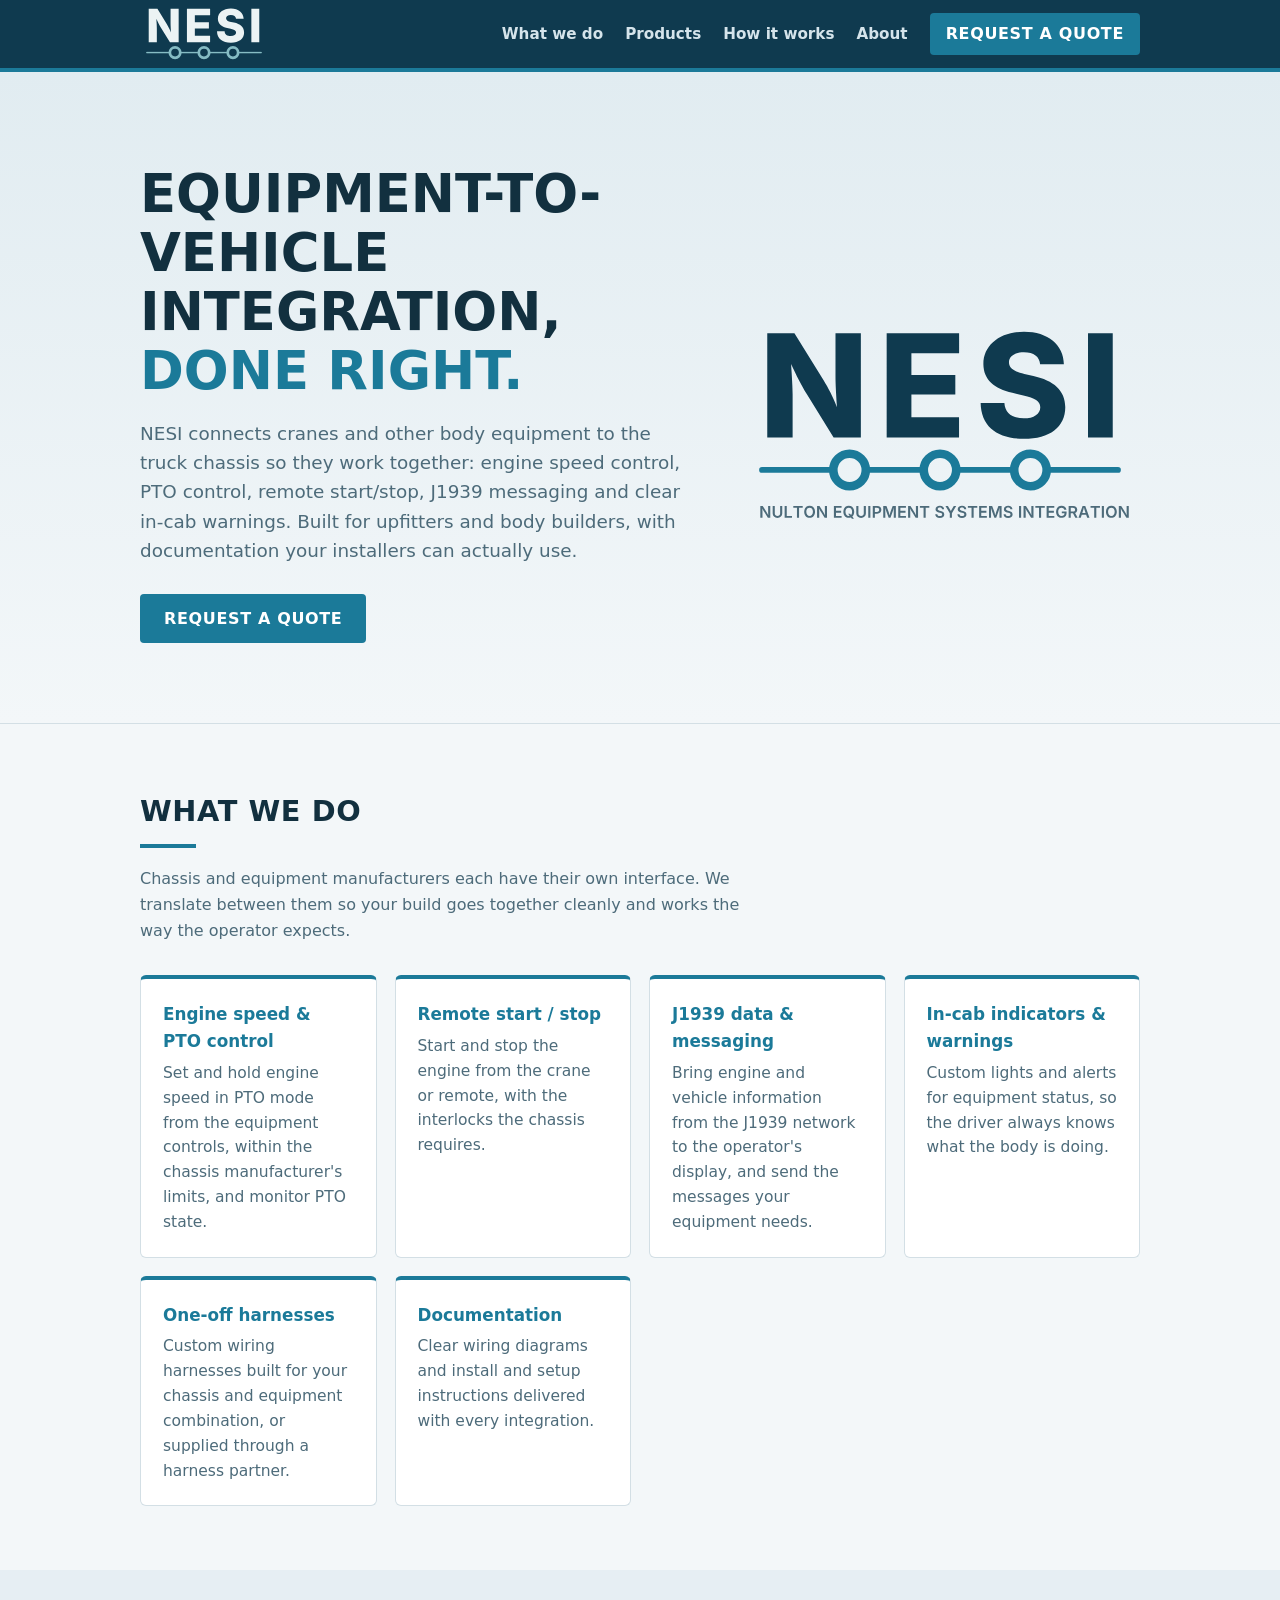
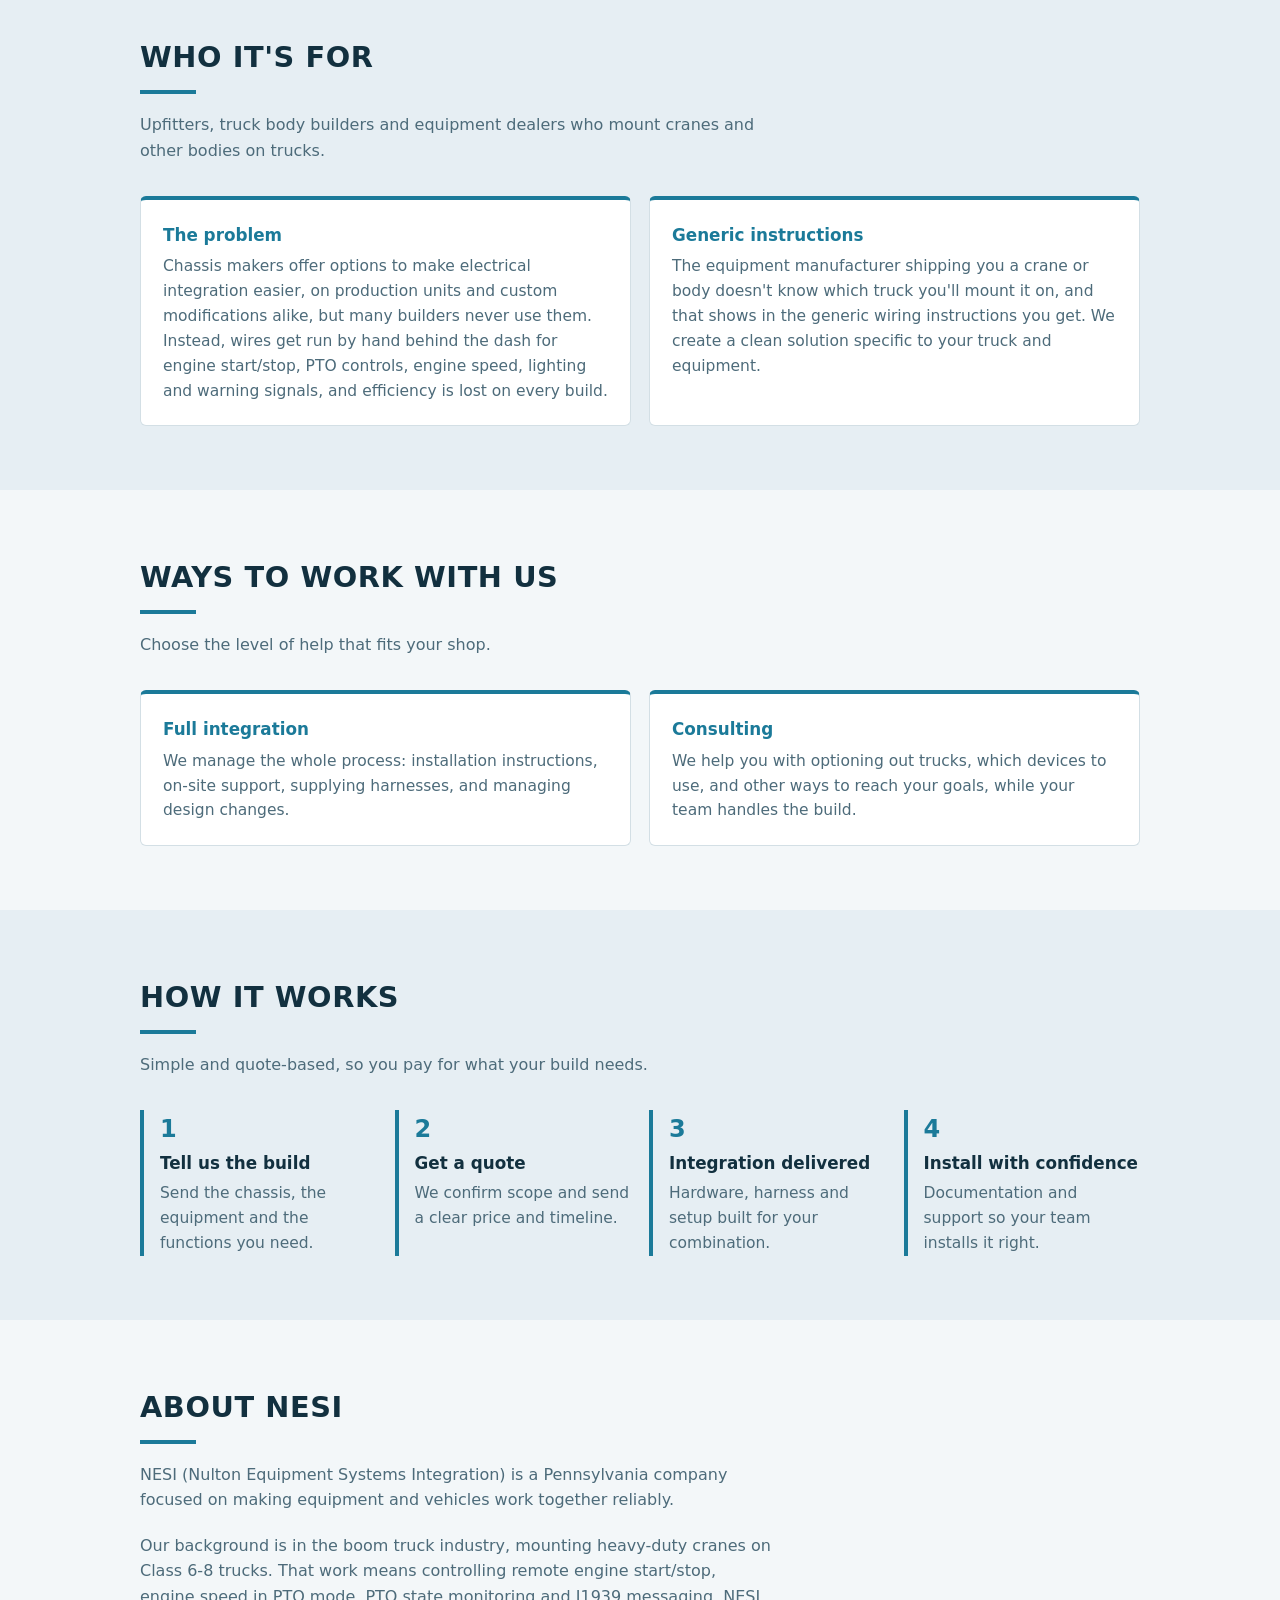
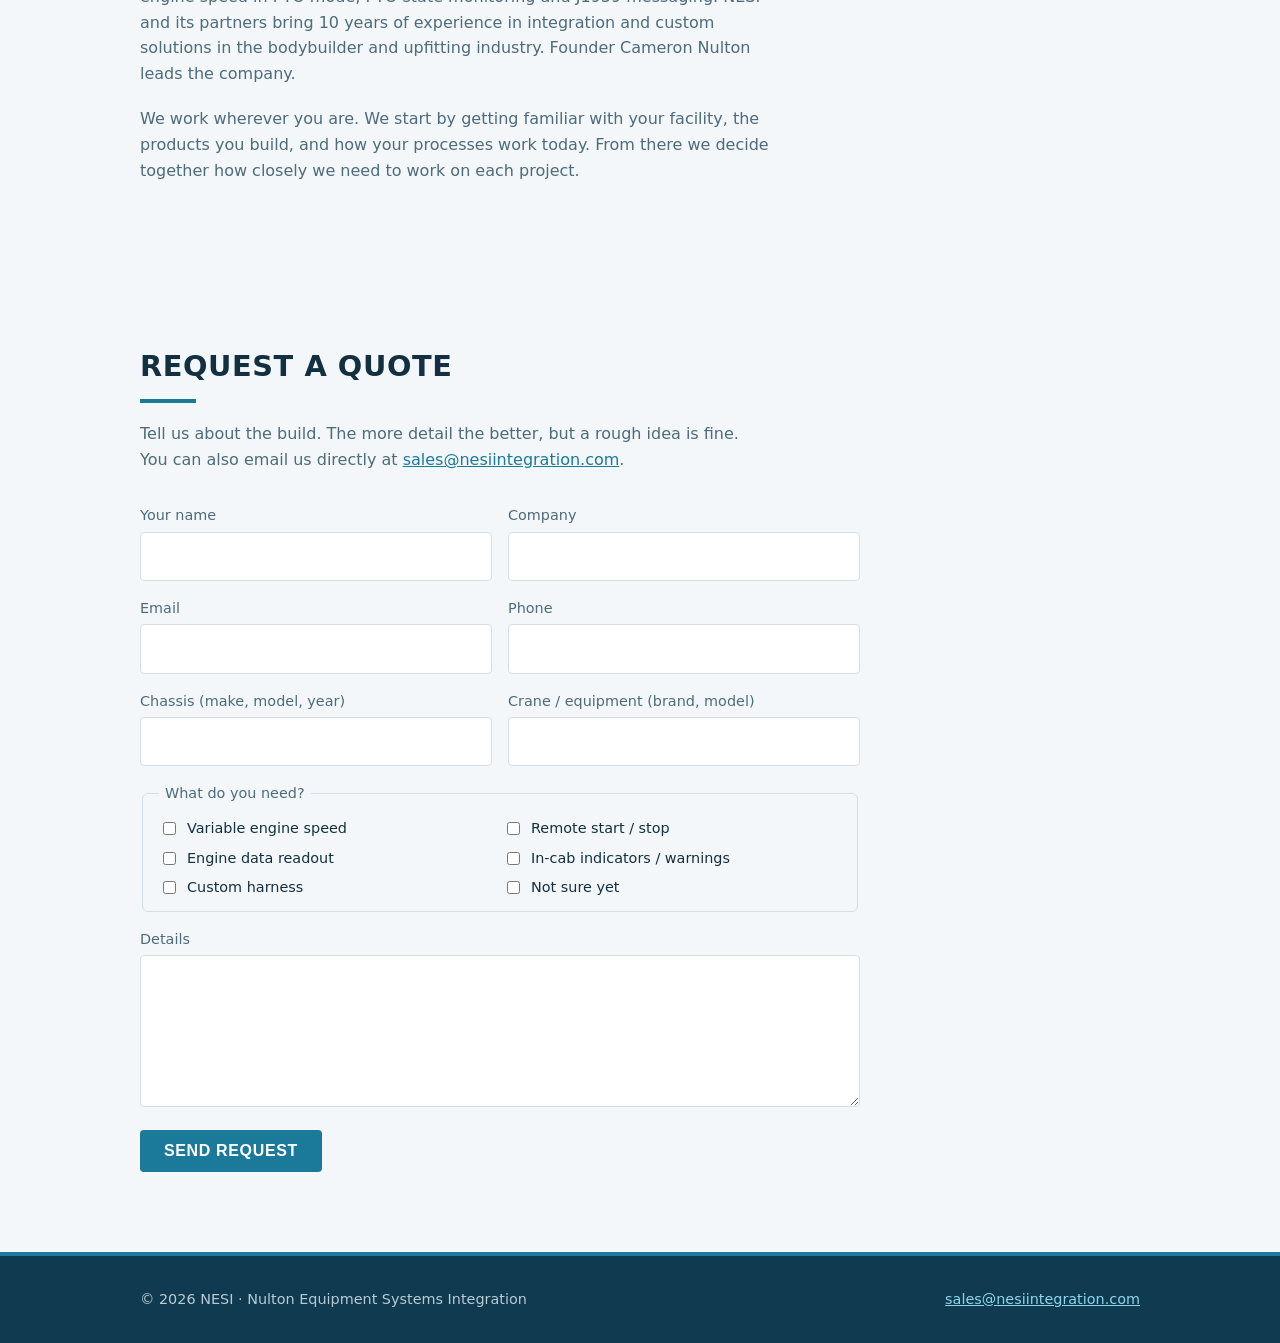
==== index.html @ 9bd62777 "Replace logo with rule-and-rings wordmark (light/dark variants, new favicon) Co-Authored-By: Claude " ====
<!DOCTYPE html>
<html lang="en">
<head>
<meta charset="utf-8">
<meta name="viewport" content="width=device-width,initial-scale=1">
<title>NESI | Equipment-to-Vehicle Integration for Upfitters</title>
<meta name="description" content="NESI integrates cranes and body equipment with the truck chassis: engine speed control, remote start/stop, engine data readout and in-cab indicators, for upfitters and body builders.">
<link rel="icon" href="favicon.svg" type="image/svg+xml">
<link rel="alternate icon" href="favicon.png" type="image/png">
<link rel="stylesheet" href="style.css">
</head>
<body>
<header><div class="wrap">
  <a class="brand" href="index.html"><img src="logo-compact-dark.svg" alt="NESI"></a>
  <nav><a href="index.html#what">What we do</a><a href="products.html">Products</a><a href="index.html#how">How it works</a><a href="index.html#about">About</a><a class="btn" href="index.html#quote">Request a quote</a></nav>
</div></header>

<main id="top">
<div class="hero"><div class="wrap">
<div class="copy">
  <h1>Equipment-to-vehicle integration, <span>done right.</span></h1>
  <p>NESI connects cranes and other body equipment to the truck chassis so they work together: engine speed control, PTO control, remote start/stop, J1939 messaging and clear in-cab warnings. Built for upfitters and body builders, with documentation your installers can actually use.</p>
  <a class="btn" href="#quote">Request a quote</a>
</div>
<picture class="mark"><source media="(prefers-color-scheme: dark)" srcset="logo-full-dark.svg"><img src="logo-full-light.svg" alt="NESI, Nulton Equipment Systems Integration"></picture>
</div></div>

<section id="what"><div class="wrap">
  <h2>What we do</h2>
  <p class="lead">Chassis and equipment manufacturers each have their own interface. We translate between them so your build goes together cleanly and works the way the operator expects.</p>
  <div class="grid">
    <div class="card"><h3>Engine speed &amp; PTO control</h3><p>Set and hold engine speed in PTO mode from the equipment controls, within the chassis manufacturer's limits, and monitor PTO state.</p></div>
    <div class="card"><h3>Remote start / stop</h3><p>Start and stop the engine from the crane or remote, with the interlocks the chassis requires.</p></div>
    <div class="card"><h3>J1939 data &amp; messaging</h3><p>Bring engine and vehicle information from the J1939 network to the operator's display, and send the messages your equipment needs.</p></div>
    <div class="card"><h3>In-cab indicators &amp; warnings</h3><p>Custom lights and alerts for equipment status, so the driver always knows what the body is doing.</p></div>
    <div class="card"><h3>One-off harnesses</h3><p>Custom wiring harnesses built for your chassis and equipment combination, or supplied through a harness partner.</p></div>
    <div class="card"><h3>Documentation</h3><p>Clear wiring diagrams and install and setup instructions delivered with every integration.</p></div>
  </div>
</div></section>

<section id="who" class="alt"><div class="wrap">
  <h2>Who it's for</h2>
  <p class="lead">Upfitters, truck body builders and equipment dealers who mount cranes and other bodies on trucks.</p>
  <div class="grid">
    <div class="card"><h3>The problem</h3><p>Chassis makers offer options to make electrical integration easier, on production units and custom modifications alike, but many builders never use them. Instead, wires get run by hand behind the dash for engine start/stop, PTO controls, engine speed, lighting and warning signals, and efficiency is lost on every build.</p></div>
    <div class="card"><h3>Generic instructions</h3><p>The equipment manufacturer shipping you a crane or body doesn't know which truck you'll mount it on, and that shows in the generic wiring instructions you get. We create a clean solution specific to your truck and equipment.</p></div>
  </div>
</div></section>

<section id="work"><div class="wrap">
  <h2>Ways to work with us</h2>
  <p class="lead">Choose the level of help that fits your shop.</p>
  <div class="grid">
    <div class="card"><h3>Full integration</h3><p>We manage the whole process: installation instructions, on-site support, supplying harnesses, and managing design changes.</p></div>
    <div class="card"><h3>Consulting</h3><p>We help you with optioning out trucks, which devices to use, and other ways to reach your goals, while your team handles the build.</p></div>
  </div>
</div></section>

<section id="how" class="alt"><div class="wrap">
  <h2>How it works</h2>
  <p class="lead">Simple and quote-based, so you pay for what your build needs.</p>
  <div class="steps">
    <div class="step"><h3>Tell us the build</h3><p>Send the chassis, the equipment and the functions you need.</p></div>
    <div class="step"><h3>Get a quote</h3><p>We confirm scope and send a clear price and timeline.</p></div>
    <div class="step"><h3>Integration delivered</h3><p>Hardware, harness and setup built for your combination.</p></div>
    <div class="step"><h3>Install with confidence</h3><p>Documentation and support so your team installs it right.</p></div>
  </div>
</div></section>

<section id="about"><div class="wrap">
  <h2>About NESI</h2>
  <p class="lead">NESI (Nulton Equipment Systems Integration) is a Pennsylvania company focused on making equipment and vehicles work together reliably.</p>
  <p class="lead" style="margin-top:-12px">Our background is in the boom truck industry, mounting heavy-duty cranes on Class 6-8 trucks. That work means controlling remote engine start/stop, engine speed in PTO mode, PTO state monitoring and J1939 messaging. NESI and its partners bring 10 years of experience in integration and custom solutions in the bodybuilder and upfitting industry. Founder Cameron Nulton leads the company.</p>
  <p class="lead" style="margin-top:-12px">We work wherever you are. We start by getting familiar with your facility, the products you build, and how your processes work today. From there we decide together how closely we need to work on each project.</p>
</div></section>

<section id="quote"><div class="wrap">
  <h2>Request a quote</h2>
  <p class="lead">Tell us about the build. The more detail the better, but a rough idea is fine. You can also email us directly at <a href="mailto:sales@nesiintegration.com">sales@nesiintegration.com</a>.</p>
  <form id="quote-form" method="POST" action="https://script.google.com/macros/s/AKfycbyr58Li2HH2JlCyaUwJe6knMhMjsI-Po2ns_gq2a8ZhJvhEc3hi76paQoBpvxB0a2ce/exec">
    <p class="hp" aria-hidden="true"><label>Leave blank <input name="_gotcha" tabindex="-1" autocomplete="off"></label></p>
    <div class="row">
      <div><label for="name">Your name</label><input id="name" name="name" type="text" required></div>
      <div><label for="company">Company</label><input id="company" name="company" type="text"></div>
    </div>
    <div class="row">
      <div><label for="email">Email</label><input id="email" name="email" type="email" required></div>
      <div><label for="phone">Phone</label><input id="phone" name="phone" type="tel"></div>
    </div>
    <div class="row">
      <div><label for="chassis">Chassis (make, model, year)</label><input id="chassis" name="chassis" type="text"></div>
      <div><label for="equipment">Crane / equipment (brand, model)</label><input id="equipment" name="equipment" type="text"></div>
    </div>
    <fieldset><legend>What do you need?</legend>
      <div class="checks">
        <label><input type="checkbox" name="functions" value="Variable engine speed"> Variable engine speed</label>
        <label><input type="checkbox" name="functions" value="Remote start/stop"> Remote start / stop</label>
        <label><input type="checkbox" name="functions" value="Engine data readout"> Engine data readout</label>
        <label><input type="checkbox" name="functions" value="In-cab indicators"> In-cab indicators / warnings</label>
        <label><input type="checkbox" name="functions" value="Custom harness"> Custom harness</label>
        <label><input type="checkbox" name="functions" value="Not sure"> Not sure yet</label>
      </div>
    </fieldset>
    <div><label for="details">Details</label><textarea id="details" name="details" rows="5"></textarea></div>
    <div><button class="btn" type="submit">Send request</button></div>
    <p id="form-msg" role="status" style="margin:0;color:var(--accent)"></p>
  </form>
</div></section>
</main>

<footer><div class="wrap">
  <span>&copy; <span id="y">2026</span> NESI &middot; Nulton Equipment Systems Integration</span>
  <span><a href="mailto:sales@nesiintegration.com">sales@nesiintegration.com</a></span>
</div></footer>
<script>
document.getElementById('y').textContent=new Date().getFullYear();
var f=document.getElementById('quote-form'),m=document.getElementById('form-msg');
f.addEventListener('submit',function(e){
  e.preventDefault();m.style.color='var(--mute)';m.textContent='Sending...';
  fetch(f.action,{method:'POST',mode:'no-cors',body:new URLSearchParams(new FormData(f))})
  .then(function(){f.reset();m.style.color='var(--accent)';m.textContent='Thanks, request received. We will get back to you soon.';})
  .catch(function(){m.style.color='var(--err)';m.textContent='Something went wrong. Please email us directly at sales@nesiintegration.com.';});
});
</script>
</body>
</html>
---- style.css ----
:root{
  color-scheme:light dark;
  /* Light theme: Glacier */
  --bg:#f3f7f9;--bg2:#e6eef3;--card:#ffffff;--card-alt:#ffffff;
  --ink:#12303f;--mute:#4d6b7a;--accent:#1b7a99;--line:#d3dfe5;
  --hdr:#0f3a4f;--nav:#d5e4eb;--nav-accent:#8fd6ec;--foot-ink:#b7cbd5;
  --btn-ink:#ffffff;--hero-top:#e1ecf1;--input:#ffffff;--err:#b42318;
  --shadow:rgba(15,58,79,.25);
}
@media (prefers-color-scheme:dark){
  :root{
    /* Dark theme: Fjord */
    --bg:#0f202a;--bg2:#142a35;--card:#17303c;--card-alt:#0f202a;
    --ink:#ecf3f4;--mute:#a3bcc2;--accent:#86bcc4;--line:#2a4a58;
    --hdr:#0a1820;--nav:#c9d6de;--nav-accent:#86bcc4;--foot-ink:#a3bcc2;
    --btn-ink:#06141b;--hero-top:#17303c;--input:#0a1820;--err:#f87171;
    --shadow:rgba(0,0,0,.5);
  }
}
*{box-sizing:border-box}
html{scroll-behavior:smooth}
body{margin:0;font-family:system-ui,-apple-system,"Segoe UI",Roboto,Helvetica,Arial,sans-serif;background:var(--bg);color:var(--ink);line-height:1.6}
a{color:var(--accent)}
.wrap{max-width:1040px;margin:0 auto;padding:0 20px}
header{position:sticky;top:0;background:var(--hdr);border-bottom:4px solid var(--accent);z-index:10}
header .wrap{display:flex;align-items:center;justify-content:space-between;min-height:68px}
.brand{display:flex;align-items:center;text-decoration:none}
.brand img{height:54px;width:auto;display:block}
nav{display:flex;align-items:center;gap:22px}
nav a{color:var(--nav);text-decoration:none;font-size:.95rem;font-weight:600}
nav a:hover,nav a.on{color:var(--nav-accent)}
nav a.btn{color:var(--btn-ink);padding:8px 16px}
nav a.btn:hover{color:var(--btn-ink)}
.btn{display:inline-block;background:var(--accent);color:var(--btn-ink);font-weight:800;padding:12px 24px;border-radius:4px;text-decoration:none;border:0;cursor:pointer;font-size:1rem;text-transform:uppercase;letter-spacing:.04em}
.btn:hover{filter:brightness(1.08)}
.hero{padding:92px 0 80px;background:linear-gradient(180deg,var(--hero-top),var(--bg));border-bottom:1px solid var(--line)}
.hero h1{font-size:clamp(2rem,5vw,3.3rem);line-height:1.12;margin:0 0 18px;max-width:18ch;text-transform:uppercase}
.hero h1 span{color:var(--accent)}
.hero p{font-size:1.15rem;color:var(--mute);max-width:60ch;margin:0 0 28px}
section{padding:64px 0}
section.alt{background:var(--bg2)}
h2{font-size:1.8rem;margin:0 0 8px;text-transform:uppercase;letter-spacing:.02em}
h2::after{content:"";display:block;width:56px;height:4px;background:var(--accent);margin-top:10px}
.lead{color:var(--mute);max-width:62ch;margin:18px 0 32px}
.grid{display:grid;gap:18px;grid-template-columns:repeat(auto-fit,minmax(230px,1fr))}
.card{background:var(--card);border:1px solid var(--line);border-top:4px solid var(--accent);border-radius:6px;padding:22px}
section.alt .card{background:var(--card-alt)}
.card h3{margin:0 0 6px;font-size:1.05rem;color:var(--accent)}
.card p{margin:0;color:var(--mute);font-size:.97rem}
.steps{counter-reset:s;display:grid;gap:18px;grid-template-columns:repeat(auto-fit,minmax(220px,1fr))}
.step{counter-increment:s;border-left:4px solid var(--accent);padding-left:16px}
.step::before{content:counter(s);color:var(--accent);font-weight:900;font-size:1.5rem}
.step h3{margin:2px 0 4px;font-size:1.05rem}
.step p{margin:0;color:var(--mute);font-size:.97rem}
.soon{text-align:center;padding:72px 20px;border:2px dashed var(--line);border-radius:8px;max-width:720px;margin:0 auto}
.soon .tag{display:inline-block;background:var(--accent);color:var(--btn-ink);font-weight:900;text-transform:uppercase;letter-spacing:.08em;padding:6px 14px;border-radius:3px;margin-bottom:18px}
.soon h2::after{margin-left:auto;margin-right:auto}
.soon p{color:var(--mute);max-width:46ch;margin:16px auto 24px}
form{display:grid;gap:16px;max-width:720px}
.row{display:grid;gap:16px;grid-template-columns:1fr 1fr}
@media(max-width:700px){.row{grid-template-columns:1fr}nav a:not(.btn){display:none}.brand img{height:36px}}
label{display:block;font-size:.9rem;color:var(--mute);margin-bottom:4px}
input[type=text],input[type=email],input[type=tel],textarea{width:100%;padding:11px 12px;border-radius:4px;border:1px solid var(--line);background:var(--input);color:var(--ink);font:inherit}
input:focus,textarea:focus{outline:2px solid var(--accent);border-color:transparent}
fieldset{border:1px solid var(--line);border-radius:6px;padding:12px 16px}
legend{color:var(--mute);font-size:.9rem;padding:0 6px}
.checks{display:grid;gap:6px;grid-template-columns:repeat(auto-fit,minmax(230px,1fr))}
.checks label{color:var(--ink);margin:0;display:flex;gap:8px;align-items:center}
input[type=checkbox]{accent-color:var(--accent)}
.hp{position:absolute;left:-9999px}
footer{border-top:4px solid var(--accent);background:var(--hdr);padding:32px 0;color:var(--foot-ink);font-size:.9rem}
footer a{color:var(--nav-accent)}
footer .wrap{display:flex;flex-wrap:wrap;gap:12px;justify-content:space-between}
.hero .wrap{display:flex;align-items:center;gap:48px}
.hero .copy{flex:1}
.hero .mark{display:block;width:400px;max-width:42%}
.hero .mark img{display:block;width:100%;height:auto}
@media(max-width:800px){.hero .mark{display:none}}
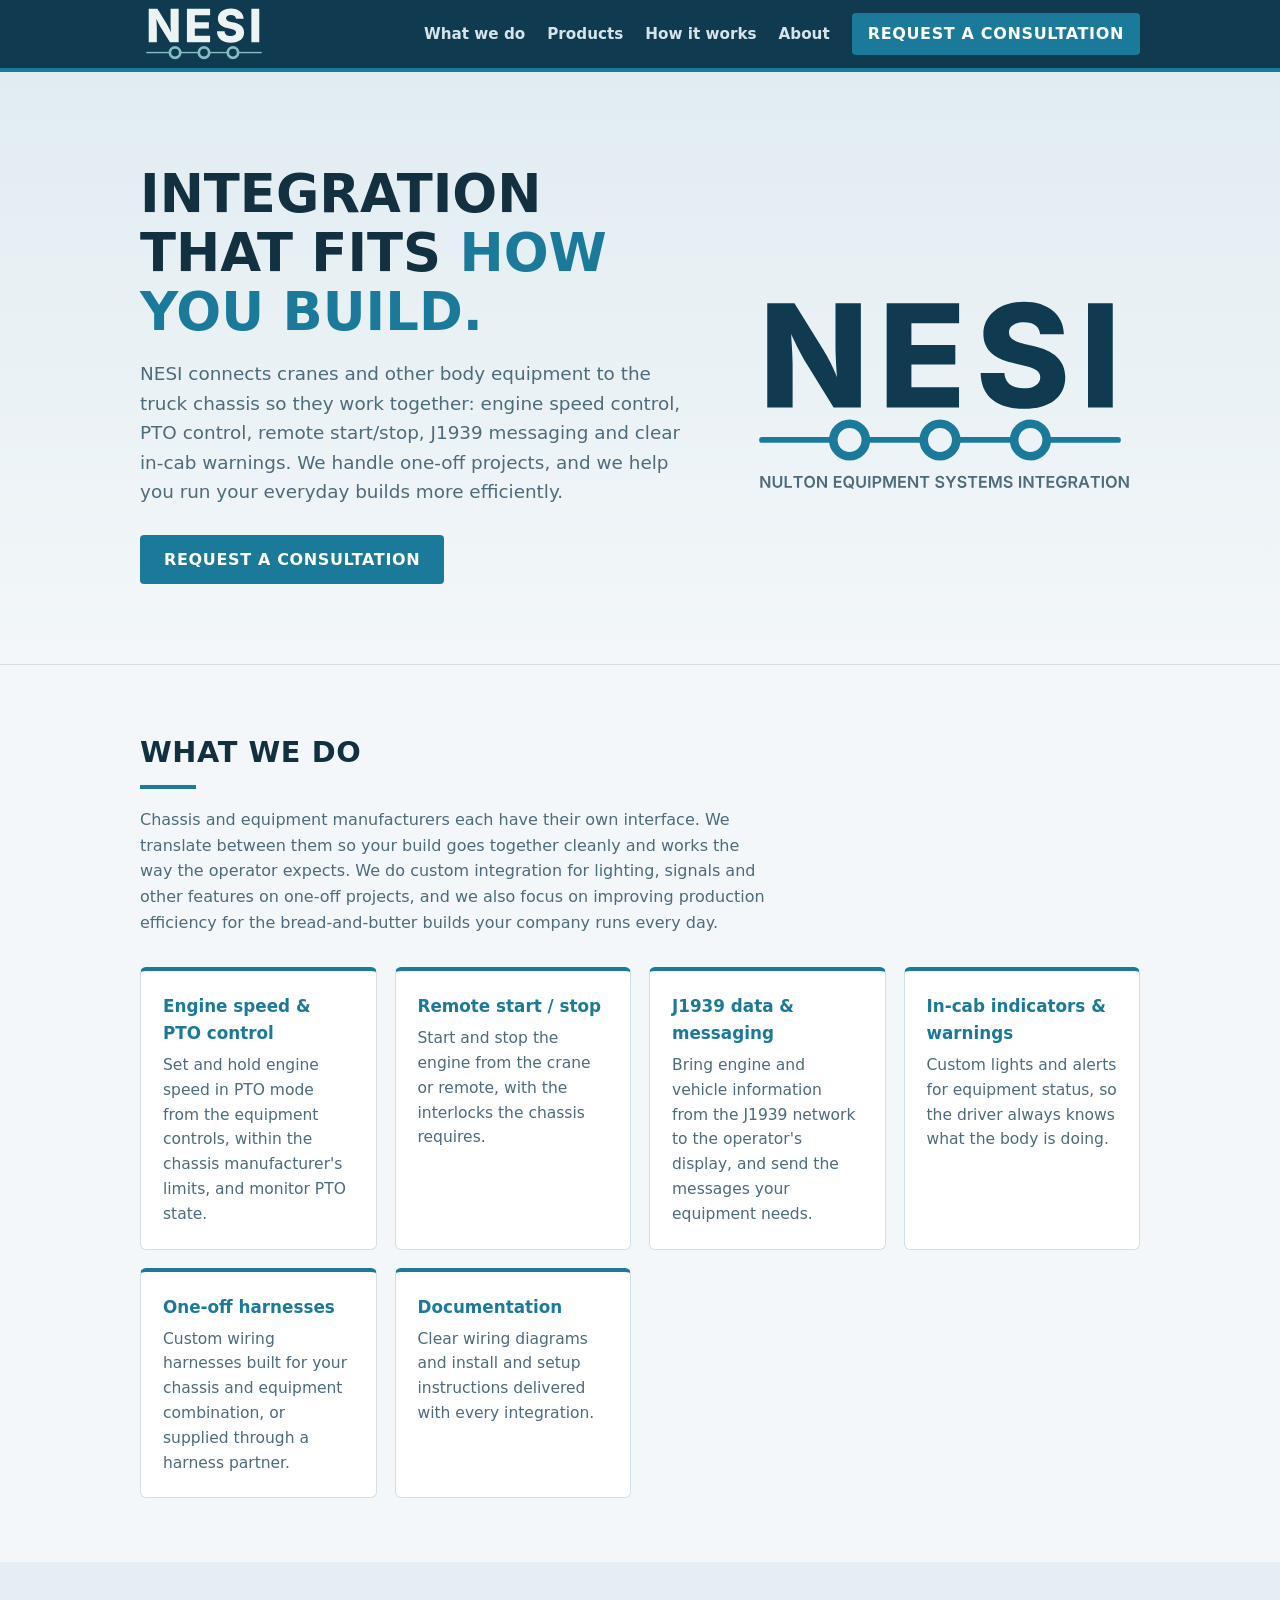
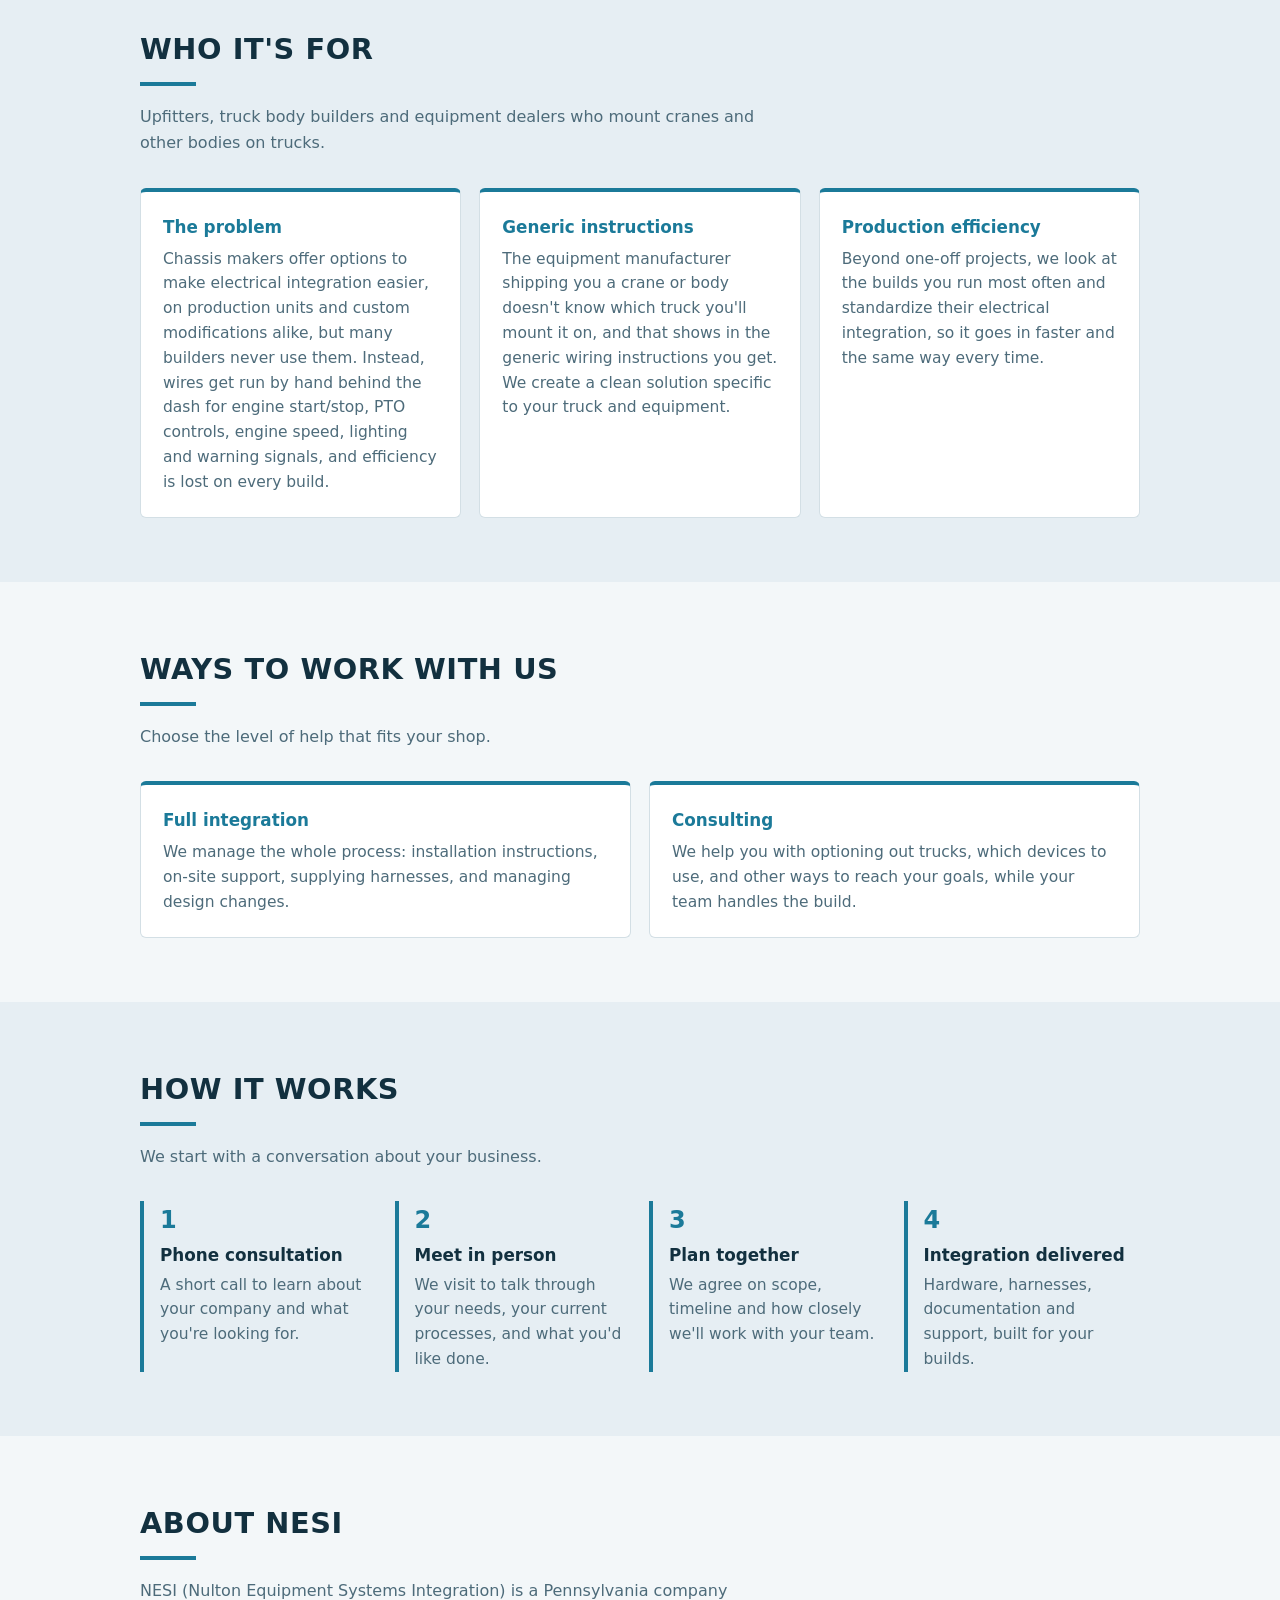
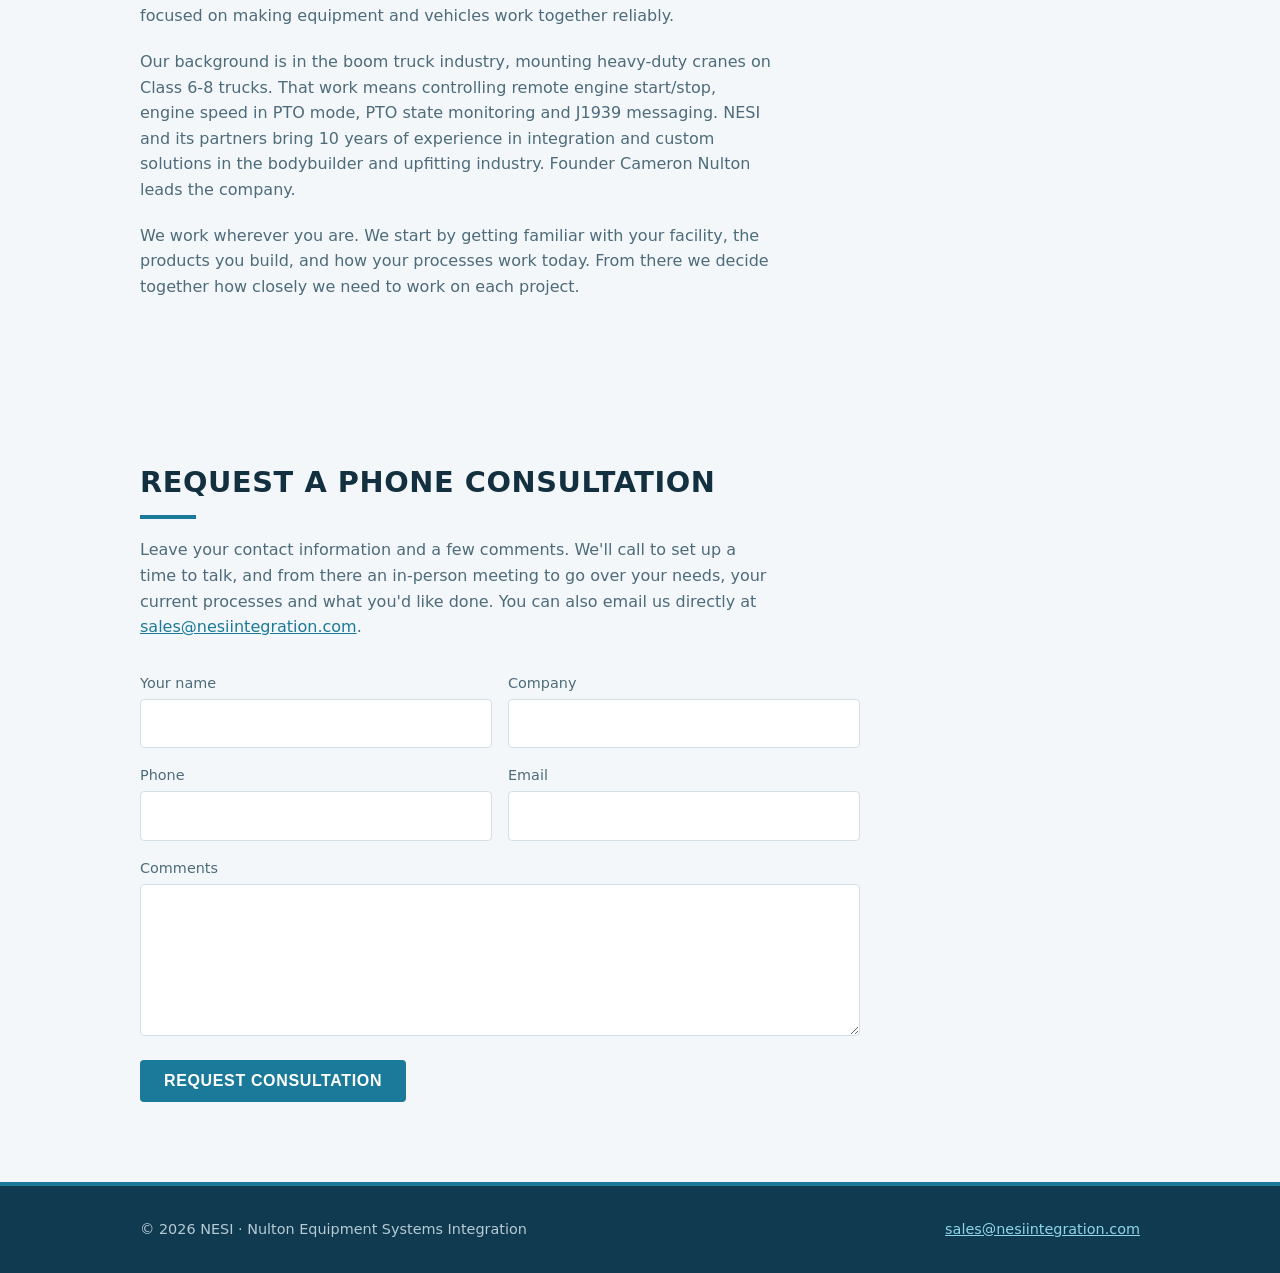
==== commit 7c8dbb31: "Rework hero copy, add production-efficiency messaging, switch form to phone consultation request Co-" ====
--- a/index.html
+++ b/index.html
@@ -12,22 +12,22 @@
 <body>
 <header><div class="wrap">
   <a class="brand" href="index.html"><img src="logo-compact-dark.svg" alt="NESI"></a>
-  <nav><a href="index.html#what">What we do</a><a href="products.html">Products</a><a href="index.html#how">How it works</a><a href="index.html#about">About</a><a class="btn" href="index.html#quote">Request a quote</a></nav>
+  <nav><a href="index.html#what">What we do</a><a href="products.html">Products</a><a href="index.html#how">How it works</a><a href="index.html#about">About</a><a class="btn" href="index.html#consult">Request a consultation</a></nav>
 </div></header>
 
 <main id="top">
 <div class="hero"><div class="wrap">
 <div class="copy">
-  <h1>Equipment-to-vehicle integration, <span>done right.</span></h1>
-  <p>NESI connects cranes and other body equipment to the truck chassis so they work together: engine speed control, PTO control, remote start/stop, J1939 messaging and clear in-cab warnings. Built for upfitters and body builders, with documentation your installers can actually use.</p>
-  <a class="btn" href="#quote">Request a quote</a>
+  <h1>Integration that fits <span>how you build.</span></h1>
+  <p>NESI connects cranes and other body equipment to the truck chassis so they work together: engine speed control, PTO control, remote start/stop, J1939 messaging and clear in-cab warnings. We handle one-off projects, and we help you run your everyday builds more efficiently.</p>
+  <a class="btn" href="#consult">Request a consultation</a>
 </div>
 <picture class="mark"><source media="(prefers-color-scheme: dark)" srcset="logo-full-dark.svg"><img src="logo-full-light.svg" alt="NESI, Nulton Equipment Systems Integration"></picture>
 </div></div>
 
 <section id="what"><div class="wrap">
   <h2>What we do</h2>
-  <p class="lead">Chassis and equipment manufacturers each have their own interface. We translate between them so your build goes together cleanly and works the way the operator expects.</p>
+  <p class="lead">Chassis and equipment manufacturers each have their own interface. We translate between them so your build goes together cleanly and works the way the operator expects. We do custom integration for lighting, signals and other features on one-off projects, and we also focus on improving production efficiency for the bread-and-butter builds your company runs every day.</p>
   <div class="grid">
     <div class="card"><h3>Engine speed &amp; PTO control</h3><p>Set and hold engine speed in PTO mode from the equipment controls, within the chassis manufacturer's limits, and monitor PTO state.</p></div>
     <div class="card"><h3>Remote start / stop</h3><p>Start and stop the engine from the crane or remote, with the interlocks the chassis requires.</p></div>
@@ -44,6 +44,7 @@
   <div class="grid">
     <div class="card"><h3>The problem</h3><p>Chassis makers offer options to make electrical integration easier, on production units and custom modifications alike, but many builders never use them. Instead, wires get run by hand behind the dash for engine start/stop, PTO controls, engine speed, lighting and warning signals, and efficiency is lost on every build.</p></div>
     <div class="card"><h3>Generic instructions</h3><p>The equipment manufacturer shipping you a crane or body doesn't know which truck you'll mount it on, and that shows in the generic wiring instructions you get. We create a clean solution specific to your truck and equipment.</p></div>
+    <div class="card"><h3>Production efficiency</h3><p>Beyond one-off projects, we look at the builds you run most often and standardize their electrical integration, so it goes in faster and the same way every time.</p></div>
   </div>
 </div></section>
 
@@ -58,12 +59,12 @@
 
 <section id="how" class="alt"><div class="wrap">
   <h2>How it works</h2>
-  <p class="lead">Simple and quote-based, so you pay for what your build needs.</p>
+  <p class="lead">We start with a conversation about your business.</p>
   <div class="steps">
-    <div class="step"><h3>Tell us the build</h3><p>Send the chassis, the equipment and the functions you need.</p></div>
-    <div class="step"><h3>Get a quote</h3><p>We confirm scope and send a clear price and timeline.</p></div>
-    <div class="step"><h3>Integration delivered</h3><p>Hardware, harness and setup built for your combination.</p></div>
-    <div class="step"><h3>Install with confidence</h3><p>Documentation and support so your team installs it right.</p></div>
+    <div class="step"><h3>Phone consultation</h3><p>A short call to learn about your company and what you're looking for.</p></div>
+    <div class="step"><h3>Meet in person</h3><p>We visit to talk through your needs, your current processes, and what you'd like done.</p></div>
+    <div class="step"><h3>Plan together</h3><p>We agree on scope, timeline and how closely we'll work with your team.</p></div>
+    <div class="step"><h3>Integration delivered</h3><p>Hardware, harnesses, documentation and support, built for your builds.</p></div>
   </div>
 </div></section>
 
@@ -74,35 +75,21 @@
   <p class="lead" style="margin-top:-12px">We work wherever you are. We start by getting familiar with your facility, the products you build, and how your processes work today. From there we decide together how closely we need to work on each project.</p>
 </div></section>
 
-<section id="quote"><div class="wrap">
-  <h2>Request a quote</h2>
-  <p class="lead">Tell us about the build. The more detail the better, but a rough idea is fine. You can also email us directly at <a href="mailto:sales@nesiintegration.com">sales@nesiintegration.com</a>.</p>
-  <form id="quote-form" method="POST" action="https://script.google.com/macros/s/AKfycbyr58Li2HH2JlCyaUwJe6knMhMjsI-Po2ns_gq2a8ZhJvhEc3hi76paQoBpvxB0a2ce/exec">
+<section id="consult"><div class="wrap">
+  <h2>Request a phone consultation</h2>
+  <p class="lead">Leave your contact information and a few comments. We'll call to set up a time to talk, and from there an in-person meeting to go over your needs, your current processes and what you'd like done. You can also email us directly at <a href="mailto:sales@nesiintegration.com">sales@nesiintegration.com</a>.</p>
+  <form id="consult-form" method="POST" action="https://script.google.com/macros/s/AKfycbyr58Li2HH2JlCyaUwJe6knMhMjsI-Po2ns_gq2a8ZhJvhEc3hi76paQoBpvxB0a2ce/exec">
     <p class="hp" aria-hidden="true"><label>Leave blank <input name="_gotcha" tabindex="-1" autocomplete="off"></label></p>
     <div class="row">
       <div><label for="name">Your name</label><input id="name" name="name" type="text" required></div>
       <div><label for="company">Company</label><input id="company" name="company" type="text"></div>
     </div>
     <div class="row">
+      <div><label for="phone">Phone</label><input id="phone" name="phone" type="tel" required></div>
       <div><label for="email">Email</label><input id="email" name="email" type="email" required></div>
-      <div><label for="phone">Phone</label><input id="phone" name="phone" type="tel"></div>
     </div>
-    <div class="row">
-      <div><label for="chassis">Chassis (make, model, year)</label><input id="chassis" name="chassis" type="text"></div>
-      <div><label for="equipment">Crane / equipment (brand, model)</label><input id="equipment" name="equipment" type="text"></div>
-    </div>
-    <fieldset><legend>What do you need?</legend>
-      <div class="checks">
-        <label><input type="checkbox" name="functions" value="Variable engine speed"> Variable engine speed</label>
-        <label><input type="checkbox" name="functions" value="Remote start/stop"> Remote start / stop</label>
-        <label><input type="checkbox" name="functions" value="Engine data readout"> Engine data readout</label>
-        <label><input type="checkbox" name="functions" value="In-cab indicators"> In-cab indicators / warnings</label>
-        <label><input type="checkbox" name="functions" value="Custom harness"> Custom harness</label>
-        <label><input type="checkbox" name="functions" value="Not sure"> Not sure yet</label>
-      </div>
-    </fieldset>
-    <div><label for="details">Details</label><textarea id="details" name="details" rows="5"></textarea></div>
-    <div><button class="btn" type="submit">Send request</button></div>
+    <div><label for="details">Comments</label><textarea id="details" name="details" rows="5"></textarea></div>
+    <div><button class="btn" type="submit">Request consultation</button></div>
     <p id="form-msg" role="status" style="margin:0;color:var(--accent)"></p>
   </form>
 </div></section>
@@ -114,11 +101,11 @@
 </div></footer>
 <script>
 document.getElementById('y').textContent=new Date().getFullYear();
-var f=document.getElementById('quote-form'),m=document.getElementById('form-msg');
+var f=document.getElementById('consult-form'),m=document.getElementById('form-msg');
 f.addEventListener('submit',function(e){
   e.preventDefault();m.style.color='var(--mute)';m.textContent='Sending...';
   fetch(f.action,{method:'POST',mode:'no-cors',body:new URLSearchParams(new FormData(f))})
-  .then(function(){f.reset();m.style.color='var(--accent)';m.textContent='Thanks, request received. We will get back to you soon.';})
+  .then(function(){f.reset();m.style.color='var(--accent)';m.textContent='Thanks, we received your request. We'll be in touch soon to set up a call.';})
   .catch(function(){m.style.color='var(--err)';m.textContent='Something went wrong. Please email us directly at sales@nesiintegration.com.';});
 });
 </script>
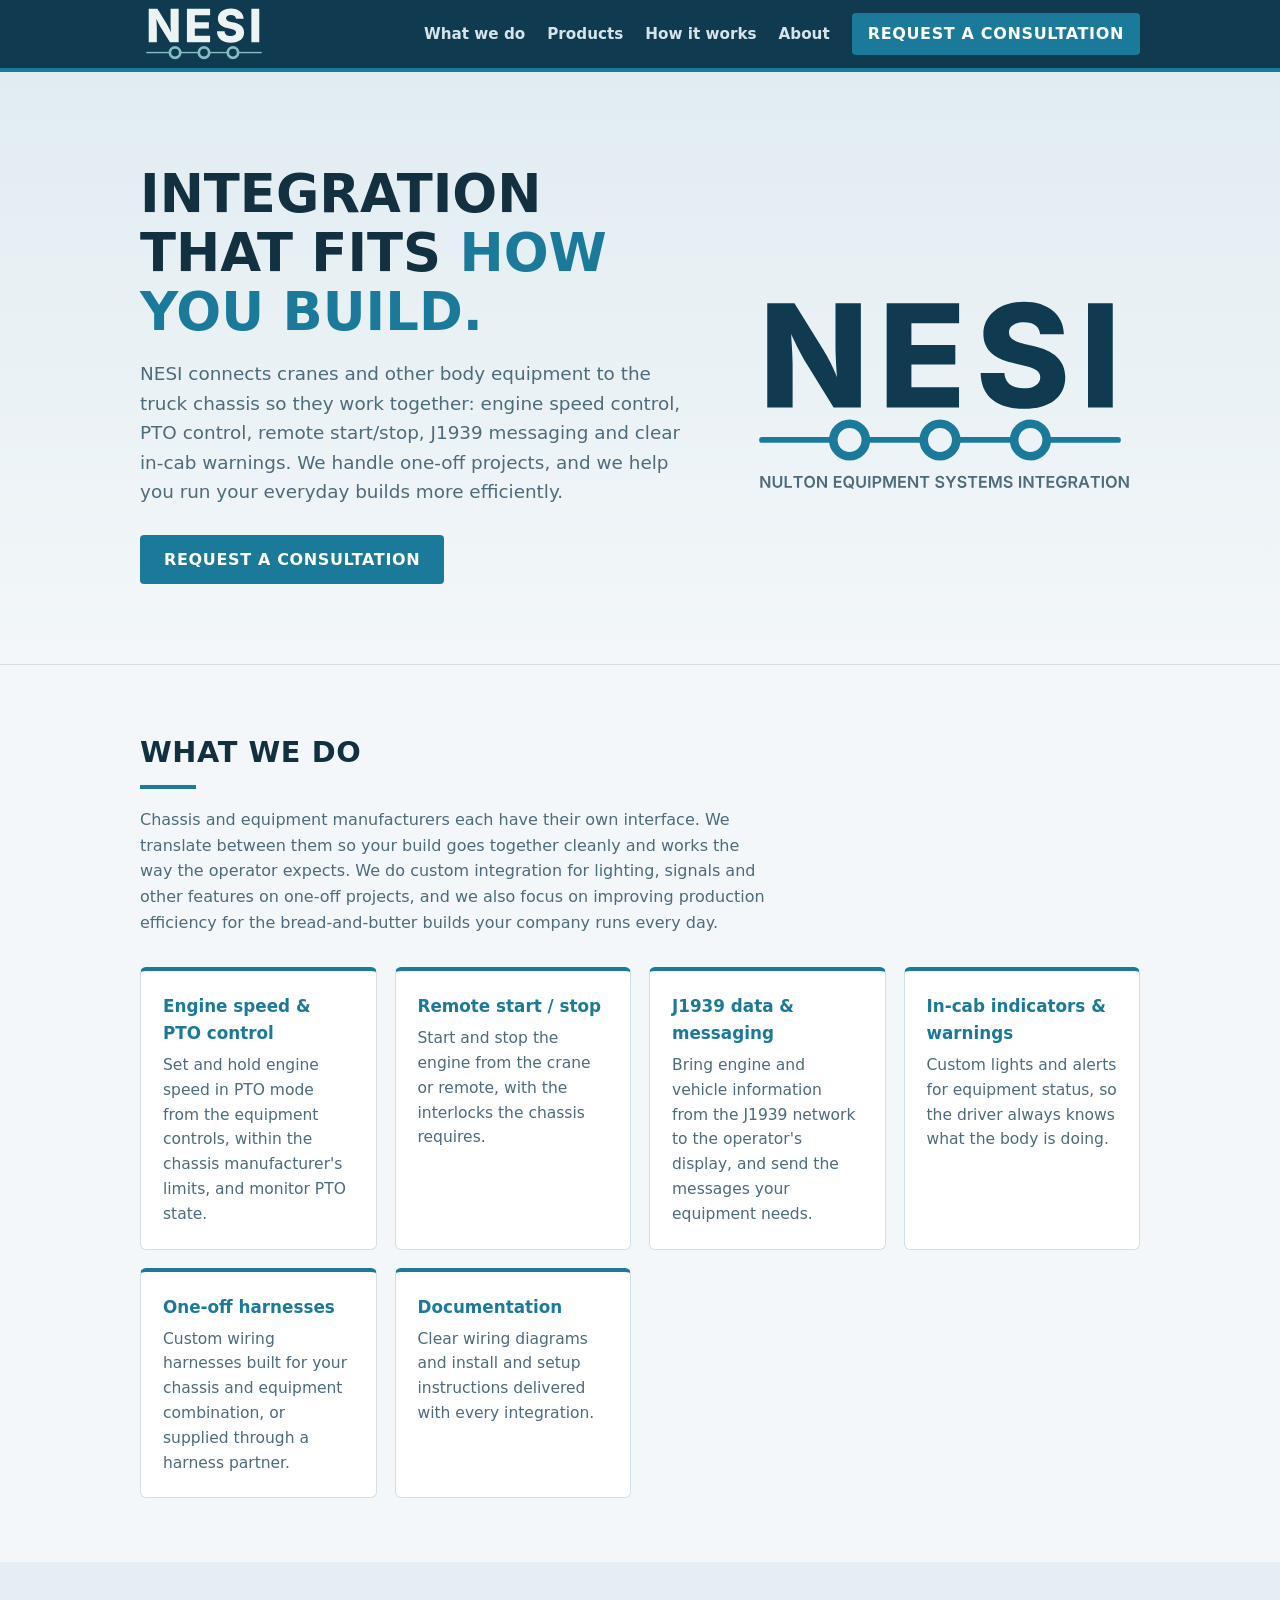
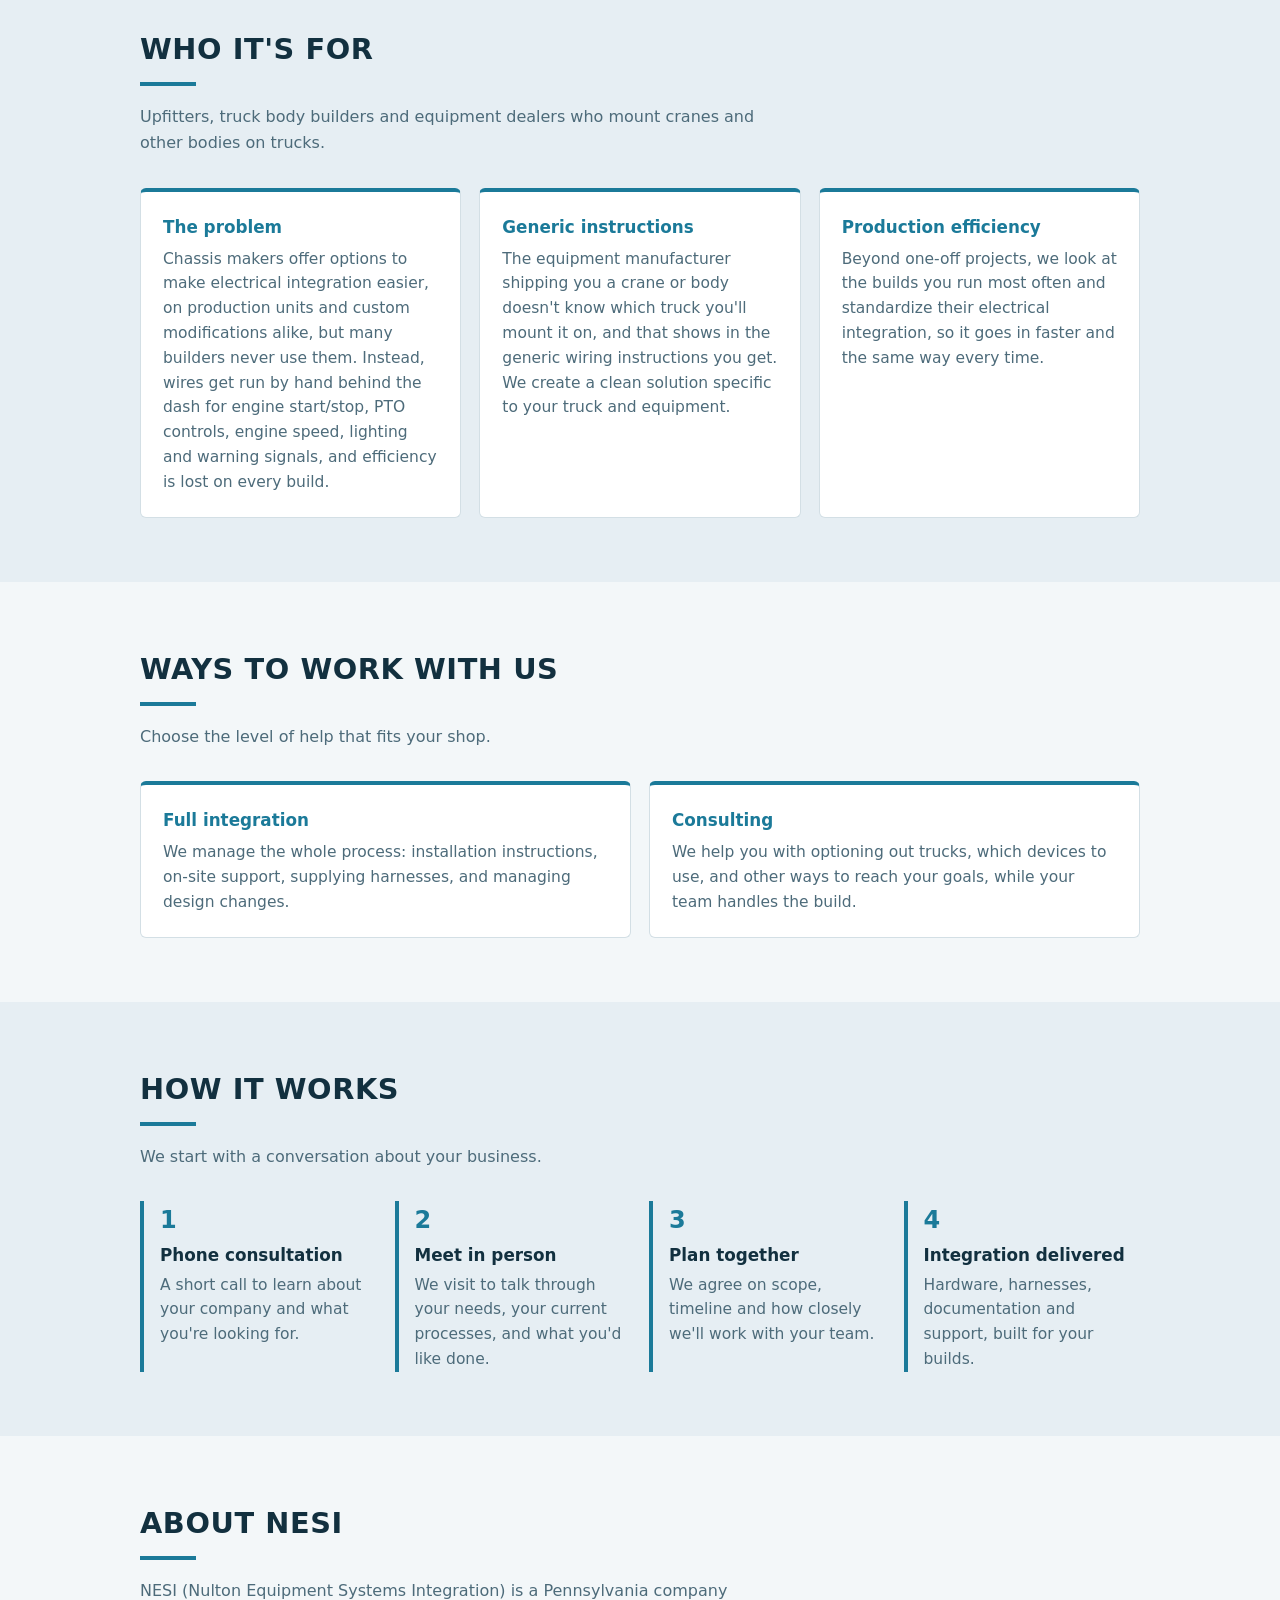
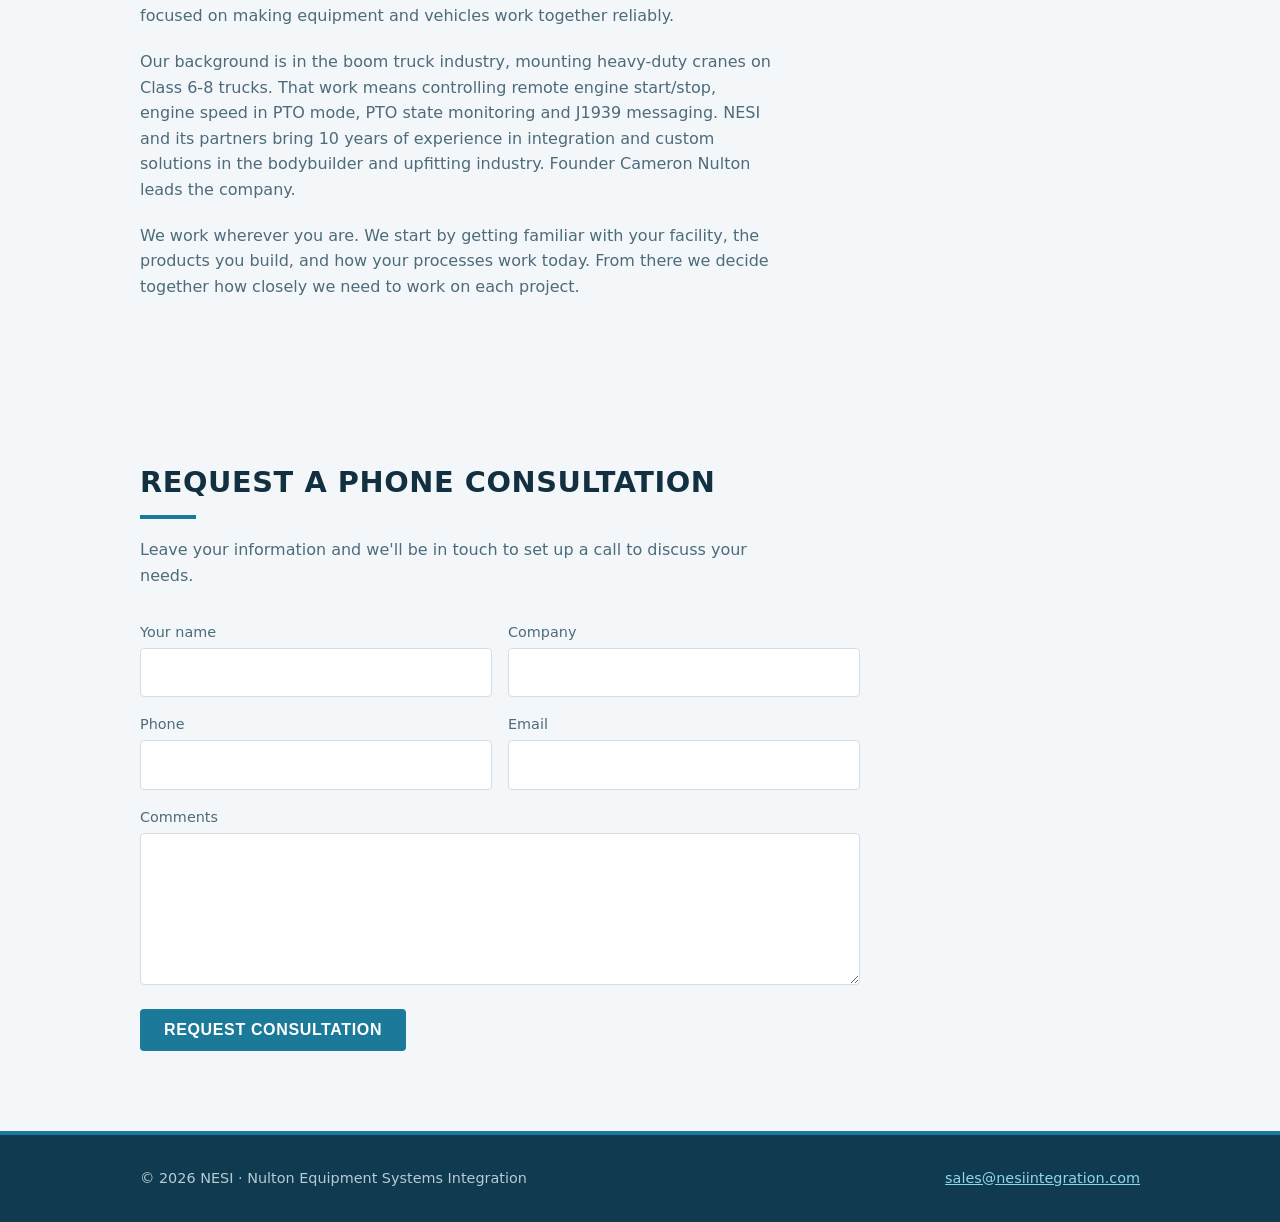
==== commit 47672cf0: "Shorten consultation form intro Co-Authored-By: Claude Sonnet 5.5 <noreply@anthropic.com> Claude-Ses" ====
--- a/index.html
+++ b/index.html
@@ -77,7 +77,7 @@
 
 <section id="consult"><div class="wrap">
   <h2>Request a phone consultation</h2>
-  <p class="lead">Leave your contact information and a few comments. We'll call to set up a time to talk, and from there an in-person meeting to go over your needs, your current processes and what you'd like done. You can also email us directly at <a href="mailto:sales@nesiintegration.com">sales@nesiintegration.com</a>.</p>
+  <p class="lead">Leave your information and we'll be in touch to set up a call to discuss your needs.</p>
   <form id="consult-form" method="POST" action="https://script.google.com/macros/s/AKfycbyr58Li2HH2JlCyaUwJe6knMhMjsI-Po2ns_gq2a8ZhJvhEc3hi76paQoBpvxB0a2ce/exec">
     <p class="hp" aria-hidden="true"><label>Leave blank <input name="_gotcha" tabindex="-1" autocomplete="off"></label></p>
     <div class="row">
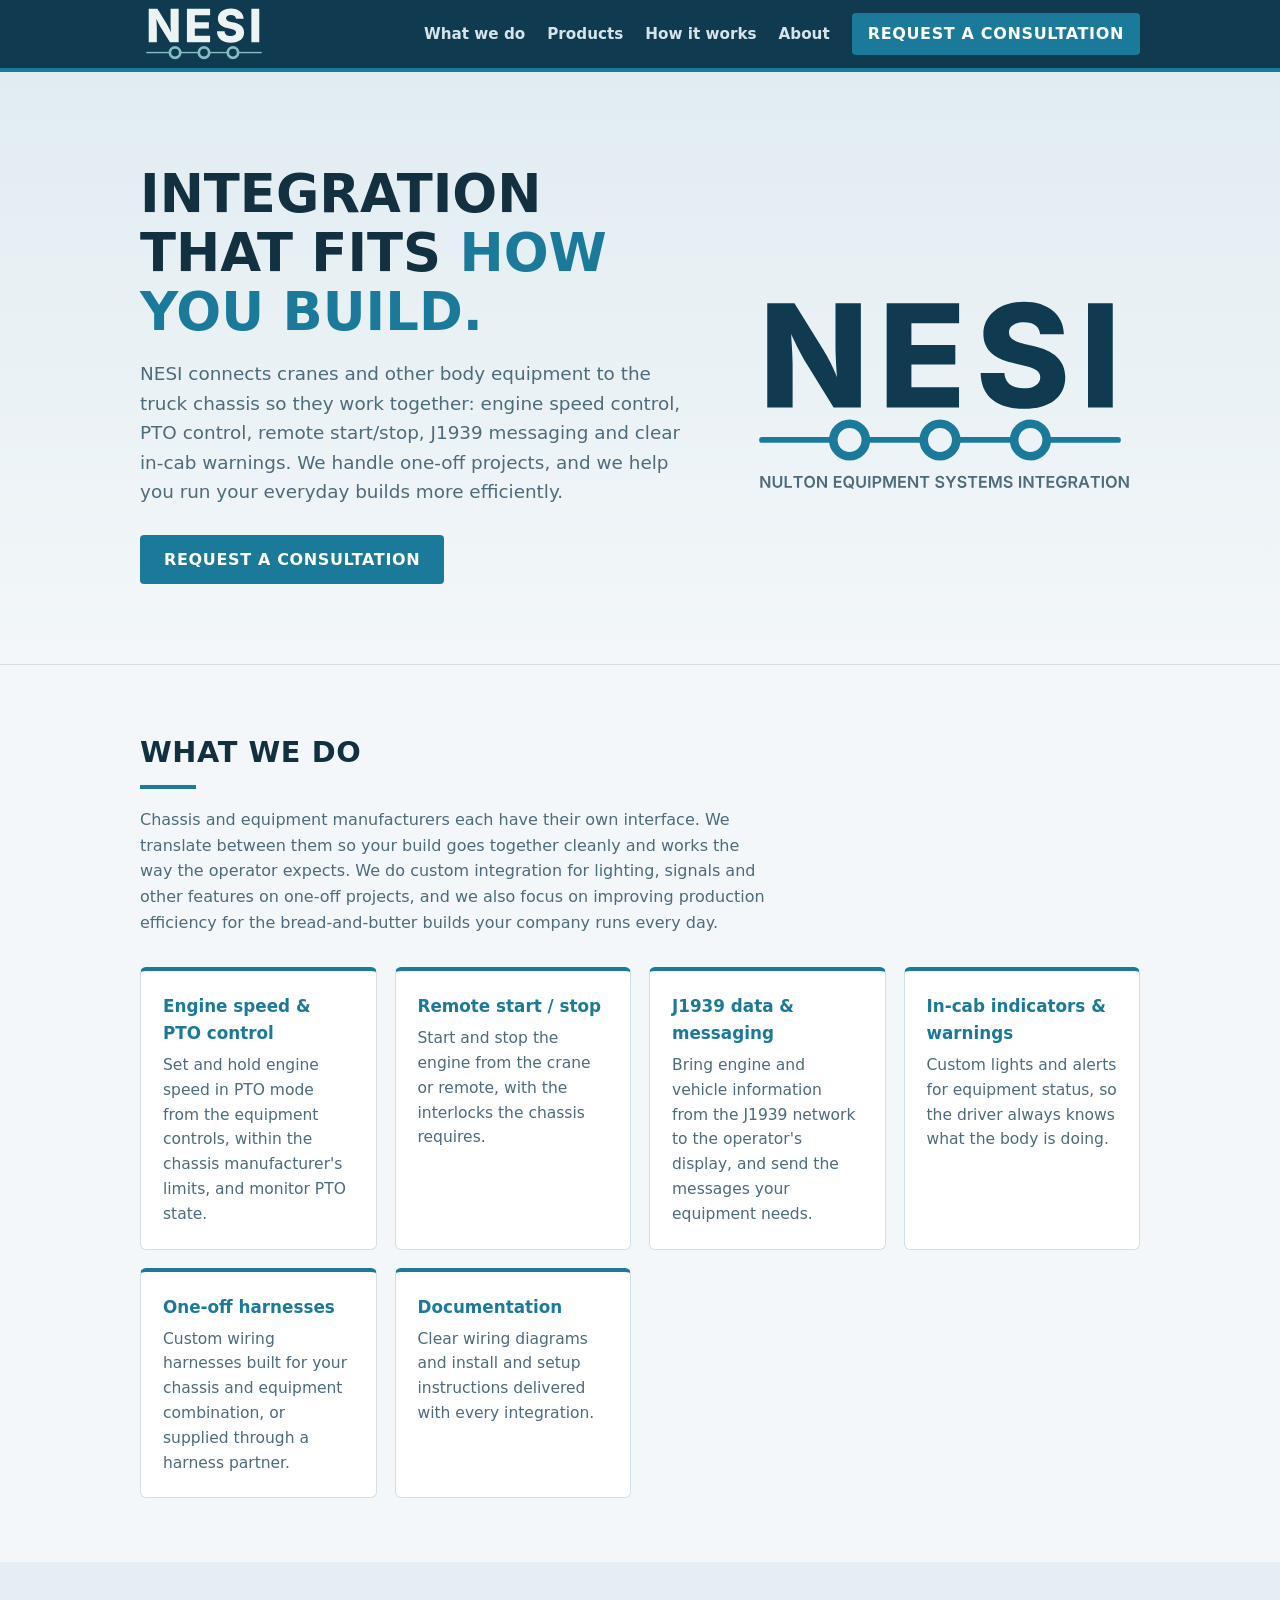
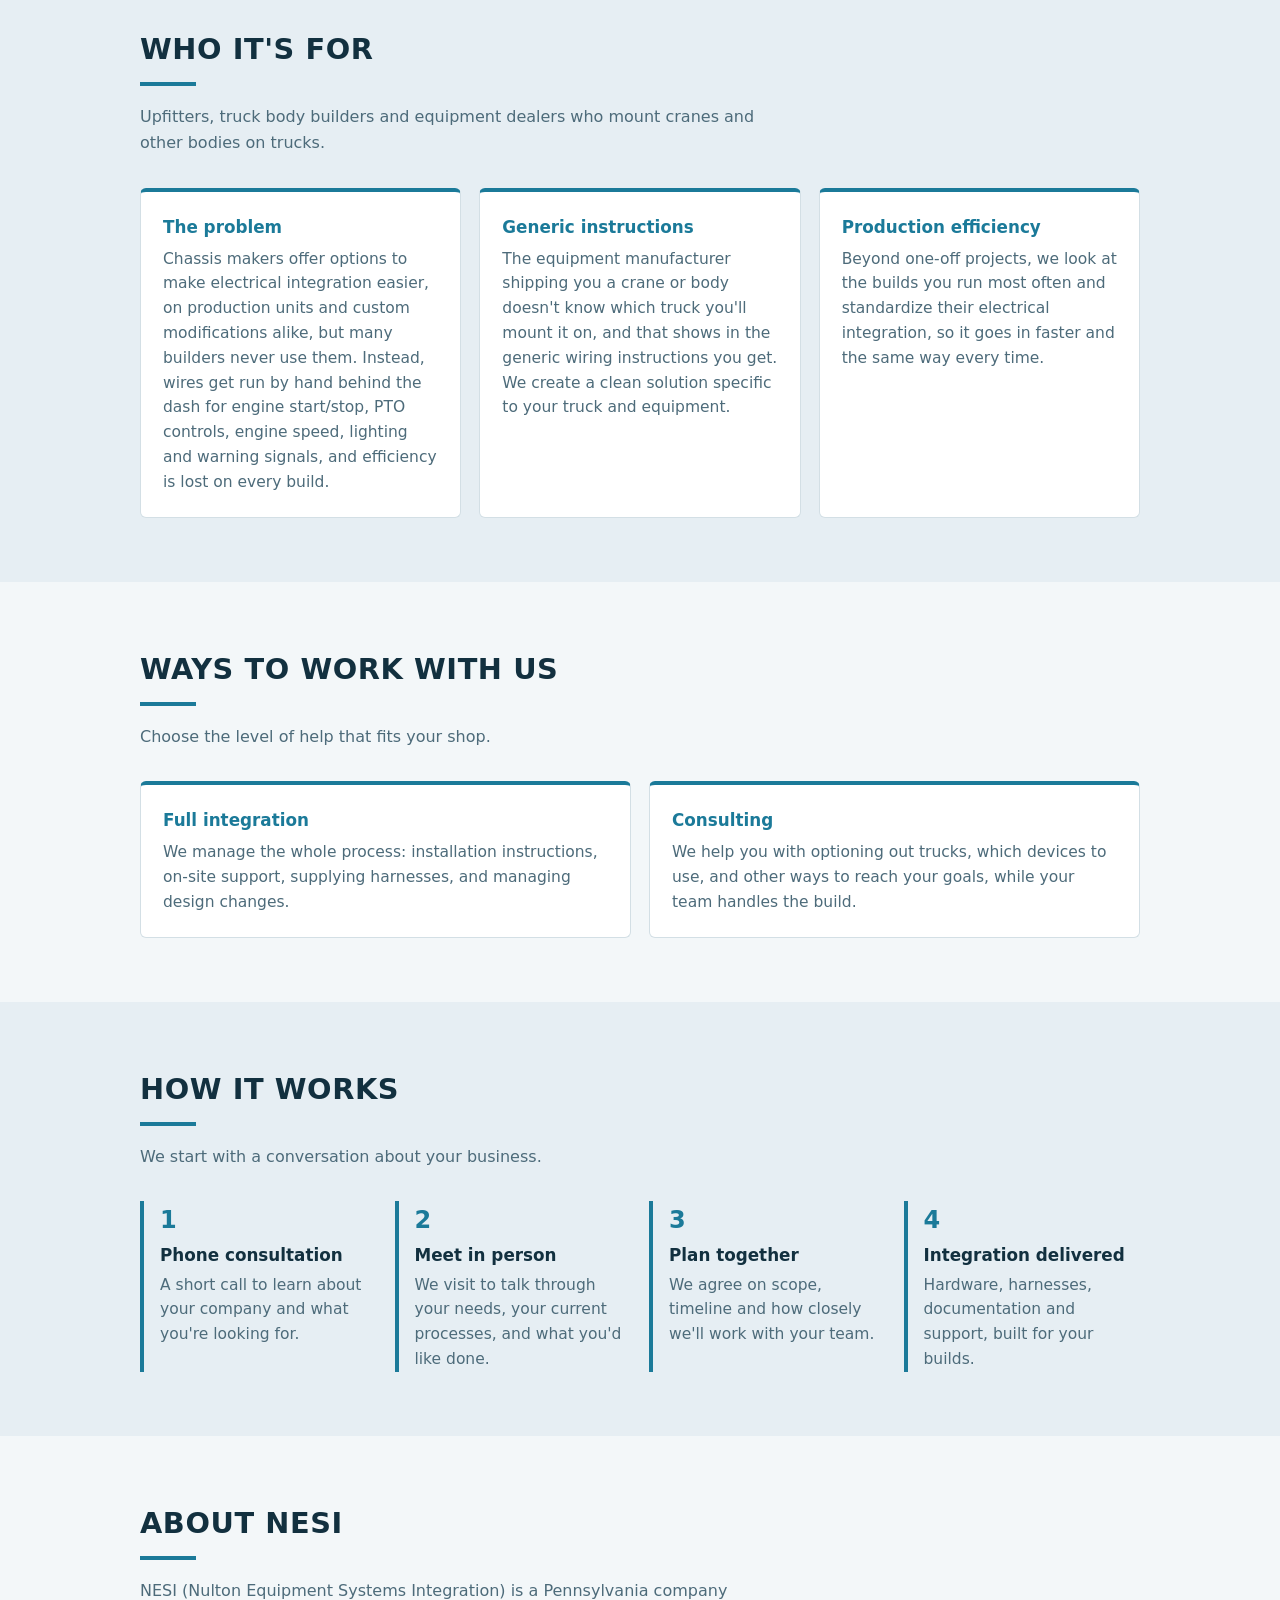
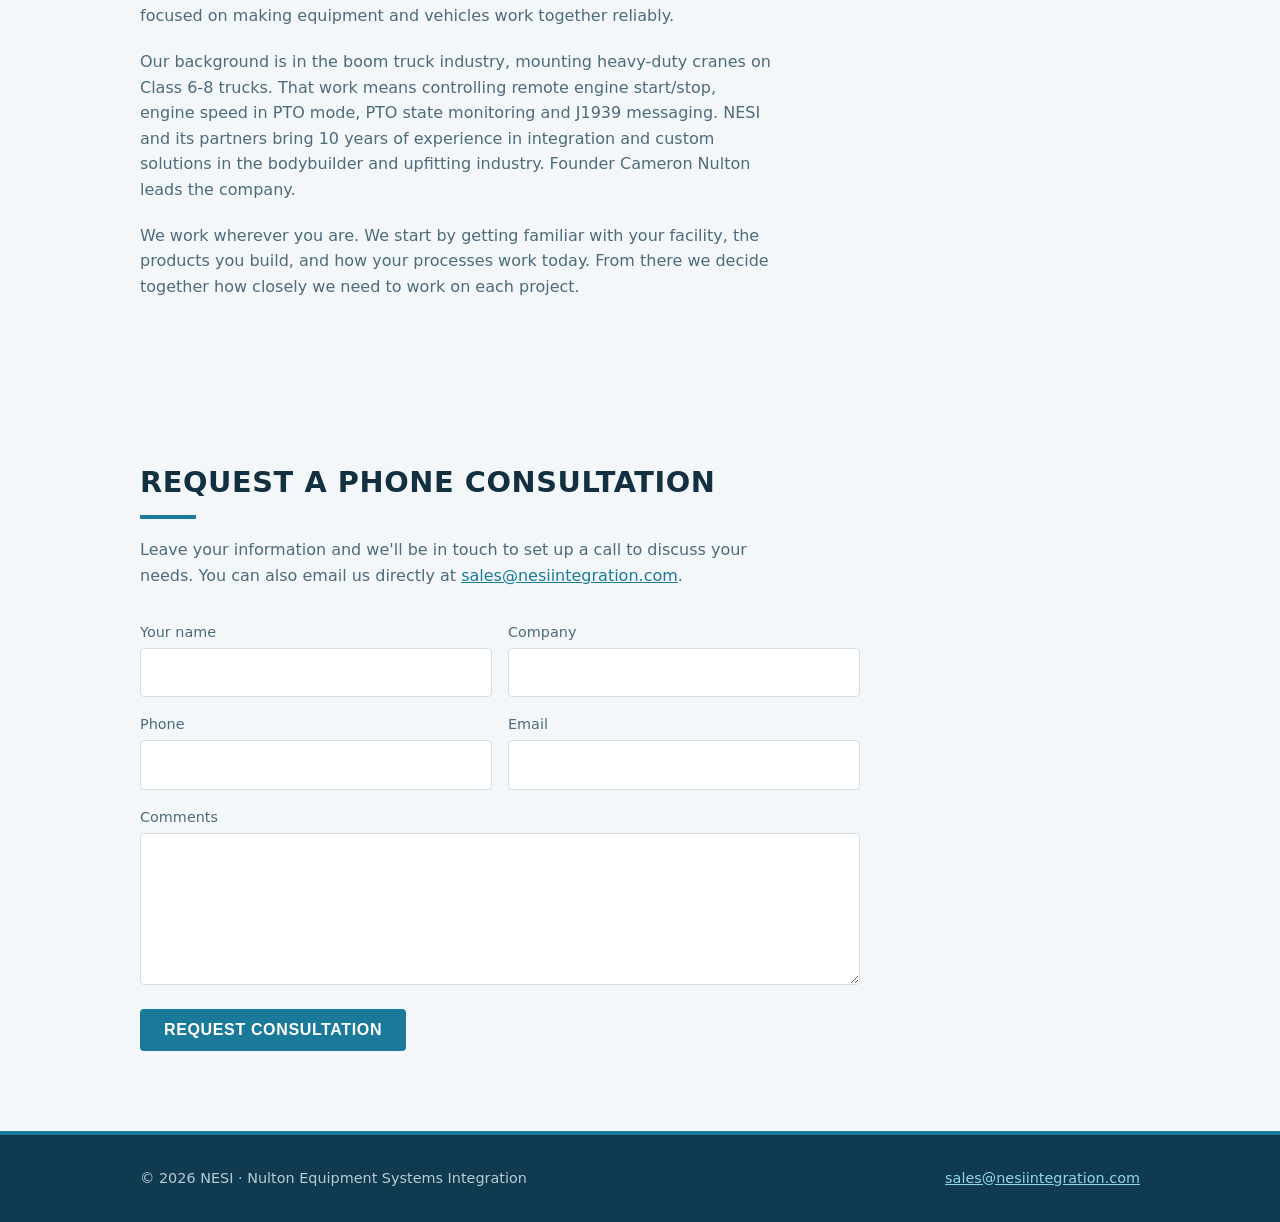
==== commit 3da9b9ba: "Restore direct email line in consultation form intro Co-Authored-By: Claude Sonnet 5.5 <noreply@anth" ====
--- a/index.html
+++ b/index.html
@@ -77,7 +77,7 @@
 
 <section id="consult"><div class="wrap">
   <h2>Request a phone consultation</h2>
-  <p class="lead">Leave your information and we'll be in touch to set up a call to discuss your needs.</p>
+  <p class="lead">Leave your information and we'll be in touch to set up a call to discuss your needs. You can also email us directly at <a href="mailto:sales@nesiintegration.com">sales@nesiintegration.com</a>.</p>
   <form id="consult-form" method="POST" action="https://script.google.com/macros/s/AKfycbyr58Li2HH2JlCyaUwJe6knMhMjsI-Po2ns_gq2a8ZhJvhEc3hi76paQoBpvxB0a2ce/exec">
     <p class="hp" aria-hidden="true"><label>Leave blank <input name="_gotcha" tabindex="-1" autocomplete="off"></label></p>
     <div class="row">
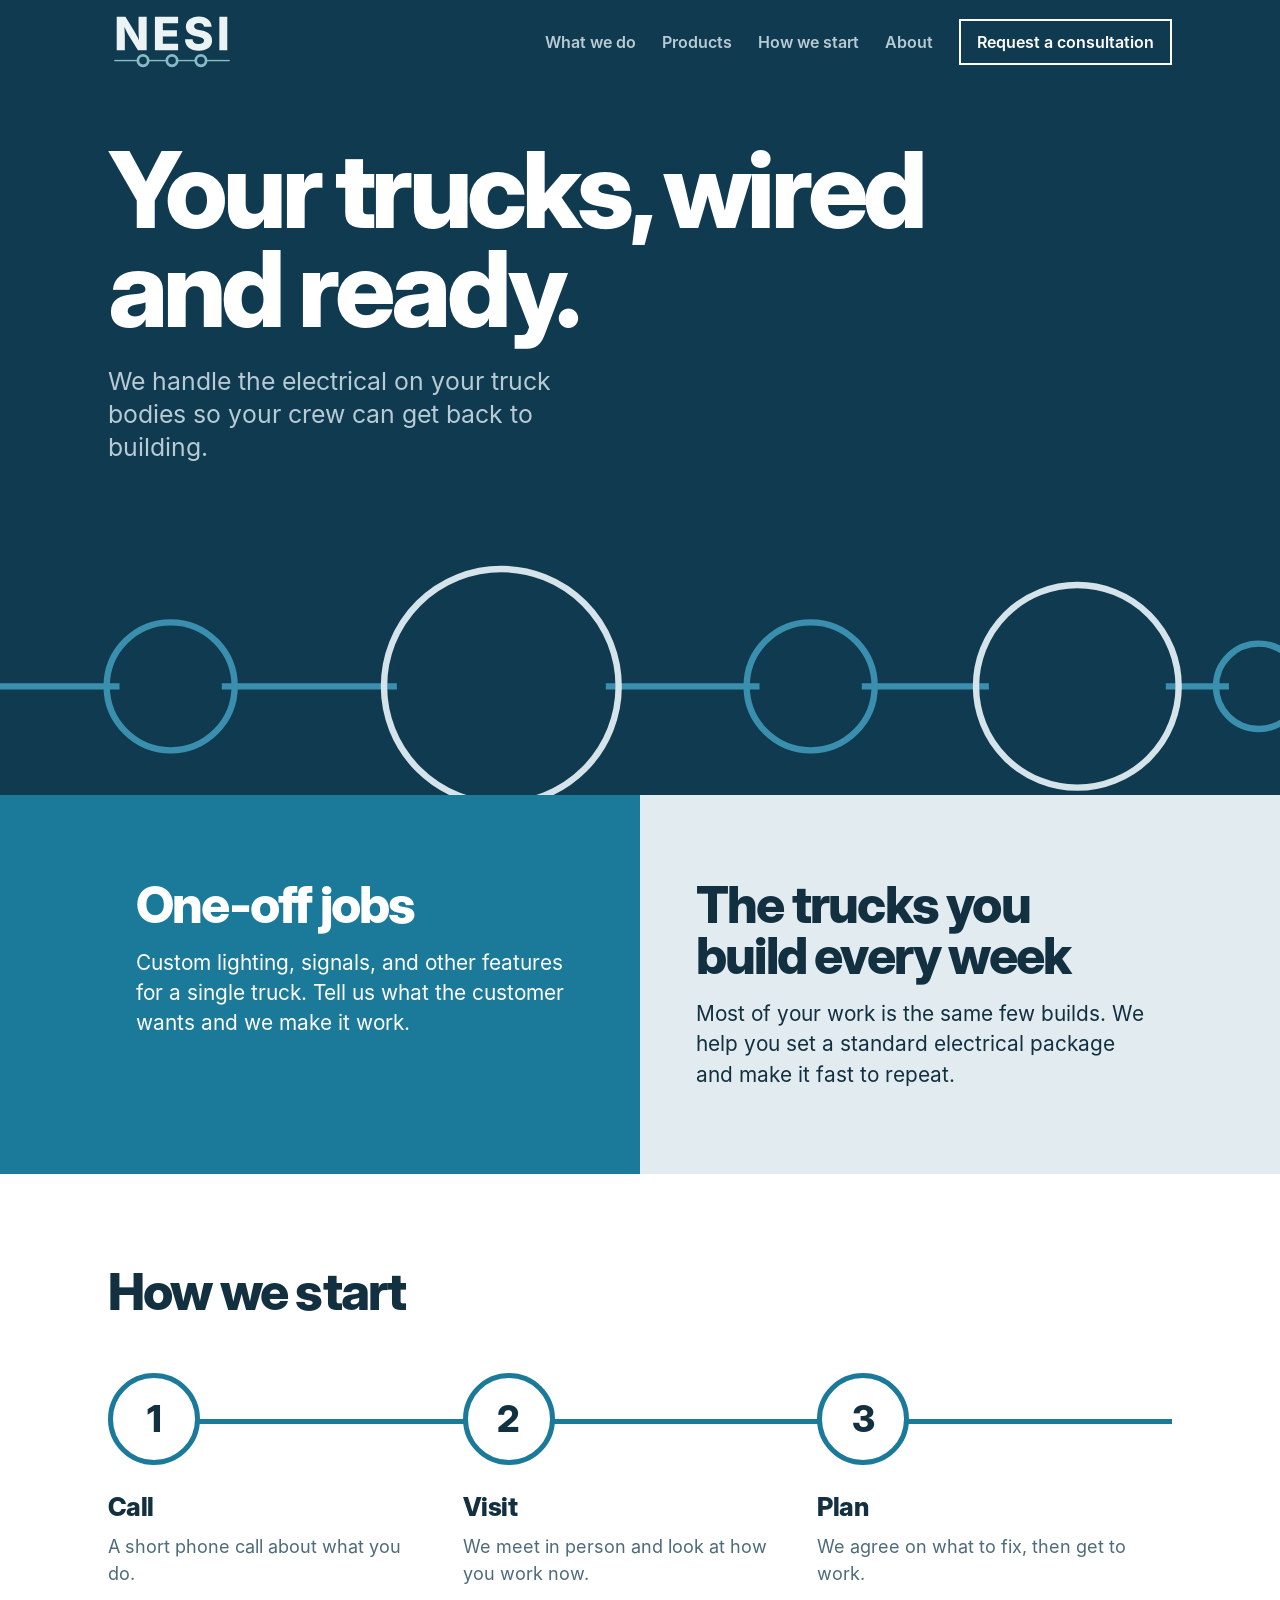
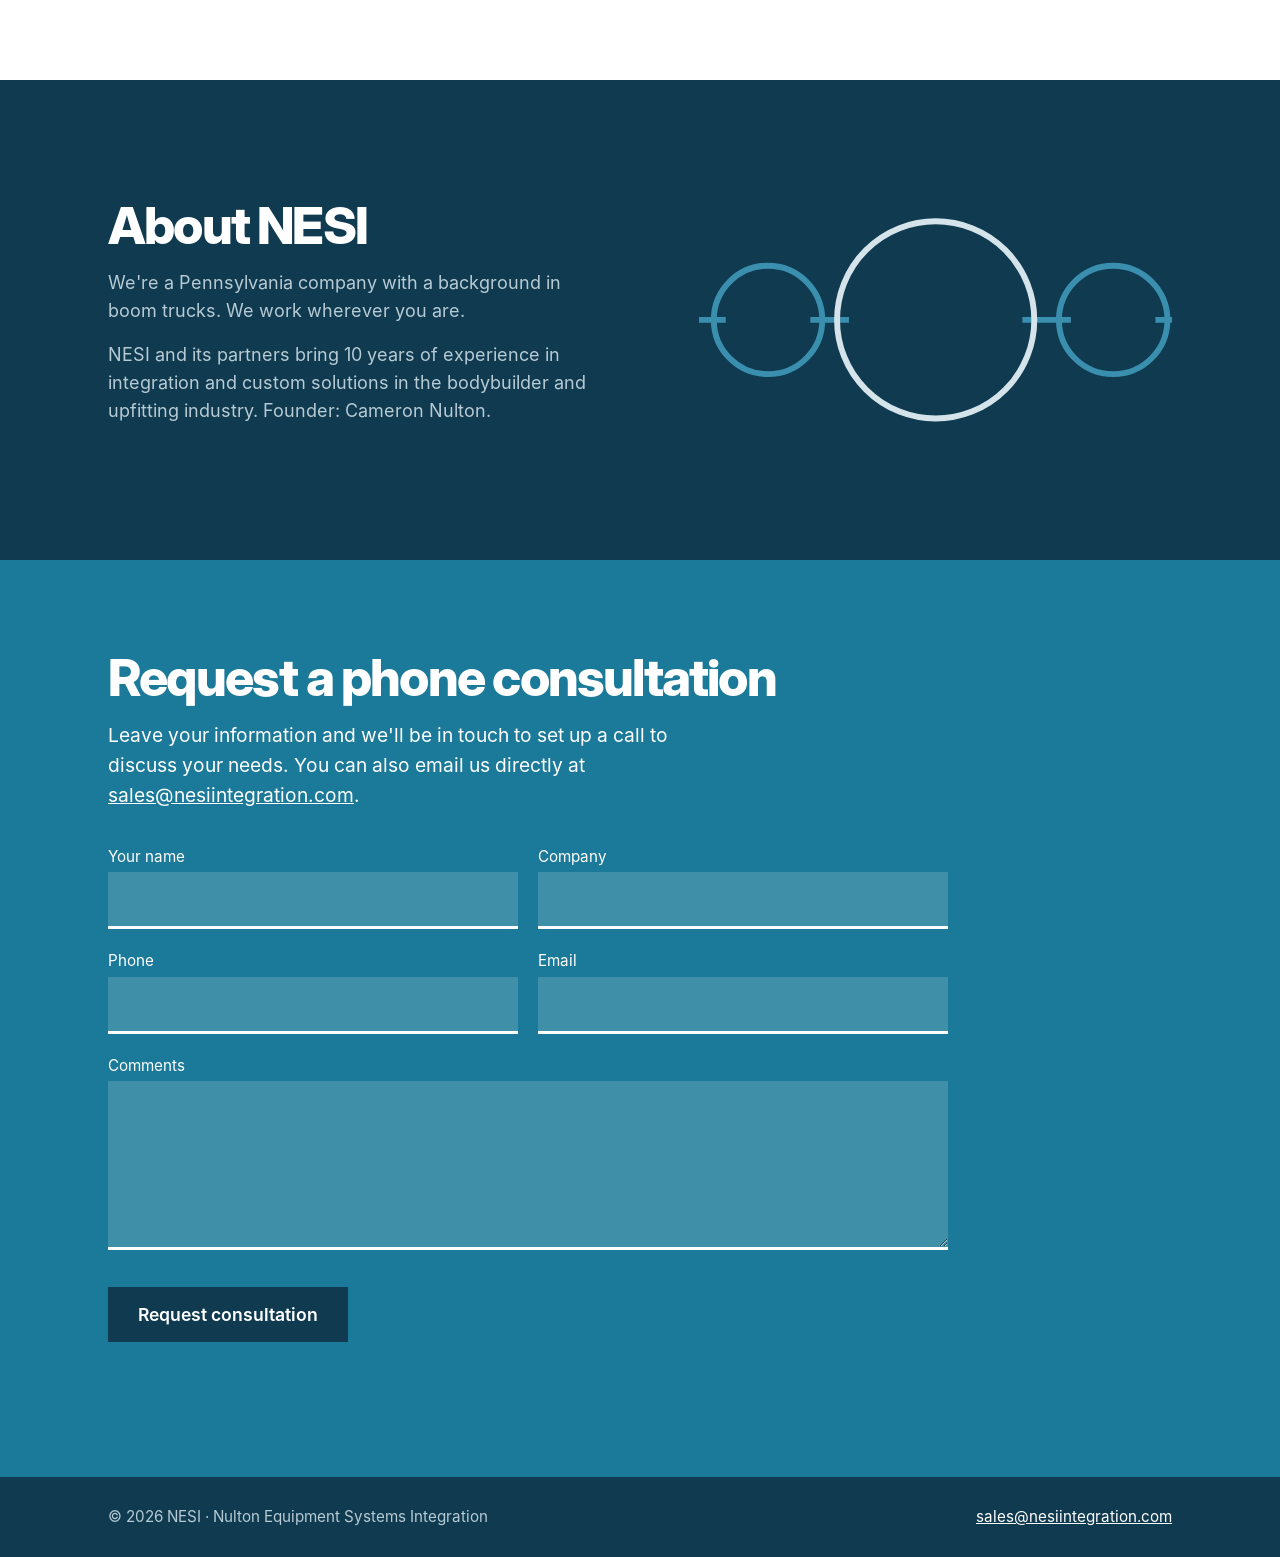
==== commit 43321a25: "Redesign site: bold rings layout, plain-language copy, Glacier/Fjord light and dark themes Co-Author" ====
--- a/index.html
+++ b/index.html
@@ -3,79 +3,53 @@
 <head>
 <meta charset="utf-8">
 <meta name="viewport" content="width=device-width,initial-scale=1">
-<title>NESI | Equipment-to-Vehicle Integration for Upfitters</title>
-<meta name="description" content="NESI integrates cranes and body equipment with the truck chassis: engine speed control, remote start/stop, engine data readout and in-cab indicators, for upfitters and body builders.">
+<title>NESI | Electrical integration for truck bodies</title>
+<meta name="description" content="NESI handles the electrical on truck bodies for upfitters and body builders, from one-off custom jobs to the builds you repeat every week.">
+<meta name="theme-color" content="#0f3a4f">
 <link rel="icon" href="favicon.svg" type="image/svg+xml">
 <link rel="alternate icon" href="favicon.png" type="image/png">
+<link rel="preload" href="fonts/inter-display-800.woff" as="font" type="font/woff" crossorigin>
 <link rel="stylesheet" href="style.css">
 </head>
 <body>
 <header><div class="wrap">
   <a class="brand" href="index.html"><img src="logo-compact-dark.svg" alt="NESI"></a>
-  <nav><a href="index.html#what">What we do</a><a href="products.html">Products</a><a href="index.html#how">How it works</a><a href="index.html#about">About</a><a class="btn" href="index.html#consult">Request a consultation</a></nav>
+  <nav><a href="index.html#jobs">What we do</a><a href="products.html">Products</a><a href="index.html#start">How we start</a><a href="index.html#about">About</a><a class="cta" href="index.html#consult">Request a consultation</a></nav>
 </div></header>
+<main>
+<div class="hero"><div class="wrap">
+  <h1>Your trucks, wired and ready.</h1>
+  <p>We handle the electrical on your truck bodies so your crew can get back to building.</p>
+</div><svg class="rings" viewBox="0 0 1200 320" preserveAspectRatio="xMidYMax slice" aria-hidden="true"><line class="ln" x1="0" y1="190" x2="1200" y2="190" stroke-width="6"/>
+<g fill="none" stroke-width="6"><circle class="r1" cx="160" cy="190" r="60"/><circle class="r2" cx="470" cy="190" r="110"/><circle class="r1" cx="760" cy="190" r="60"/><circle class="r2" cx="1010" cy="190" r="95"/><circle class="r1" cx="1180" cy="190" r="40"/></g>
+<g class="f"><circle cx="160" cy="190" r="48"/><circle cx="470" cy="190" r="98"/><circle cx="760" cy="190" r="48"/><circle cx="1010" cy="190" r="83"/><circle cx="1180" cy="190" r="28"/></g></svg></div>
 
-<main id="top">
-<div class="hero"><div class="wrap">
-<div class="copy">
-  <h1>Integration that fits <span>how you build.</span></h1>
-  <p>NESI connects cranes and other body equipment to the truck chassis so they work together: engine speed control, PTO control, remote start/stop, J1939 messaging and clear in-cab warnings. We handle one-off projects, and we help you run your everyday builds more efficiently.</p>
-  <a class="btn" href="#consult">Request a consultation</a>
+<div class="blocks" id="jobs">
+  <div class="blk b1"><div class="in"><h2>One-off jobs</h2><p>Custom lighting, signals, and other features for a single truck. Tell us what the customer wants and we make it work.</p></div></div>
+  <div class="blk b2"><div class="in"><h2>The trucks you build every week</h2><p>Most of your work is the same few builds. We help you set a standard electrical package and make it fast to repeat.</p></div></div>
 </div>
-<picture class="mark"><source media="(prefers-color-scheme: dark)" srcset="logo-full-dark.svg"><img src="logo-full-light.svg" alt="NESI, Nulton Equipment Systems Integration"></picture>
-</div></div>
 
-<section id="what"><div class="wrap">
-  <h2>What we do</h2>
-  <p class="lead">Chassis and equipment manufacturers each have their own interface. We translate between them so your build goes together cleanly and works the way the operator expects. We do custom integration for lighting, signals and other features on one-off projects, and we also focus on improving production efficiency for the bread-and-butter builds your company runs every day.</p>
-  <div class="grid">
-    <div class="card"><h3>Engine speed &amp; PTO control</h3><p>Set and hold engine speed in PTO mode from the equipment controls, within the chassis manufacturer's limits, and monitor PTO state.</p></div>
-    <div class="card"><h3>Remote start / stop</h3><p>Start and stop the engine from the crane or remote, with the interlocks the chassis requires.</p></div>
-    <div class="card"><h3>J1939 data &amp; messaging</h3><p>Bring engine and vehicle information from the J1939 network to the operator's display, and send the messages your equipment needs.</p></div>
-    <div class="card"><h3>In-cab indicators &amp; warnings</h3><p>Custom lights and alerts for equipment status, so the driver always knows what the body is doing.</p></div>
-    <div class="card"><h3>One-off harnesses</h3><p>Custom wiring harnesses built for your chassis and equipment combination, or supplied through a harness partner.</p></div>
-    <div class="card"><h3>Documentation</h3><p>Clear wiring diagrams and install and setup instructions delivered with every integration.</p></div>
+<section class="steps-sec" id="start"><div class="wrap">
+  <h2>How we start</h2>
+  <div class="steps">
+    <div class="step"><div class="ring-n">1</div><h3>Call</h3><p>A short phone call about what you do.</p></div>
+    <div class="step"><div class="ring-n">2</div><h3>Visit</h3><p>We meet in person and look at how you work now.</p></div>
+    <div class="step"><div class="ring-n">3</div><h3>Plan</h3><p>We agree on what to fix, then get to work.</p></div>
   </div>
 </div></section>
 
-<section id="who" class="alt"><div class="wrap">
-  <h2>Who it's for</h2>
-  <p class="lead">Upfitters, truck body builders and equipment dealers who mount cranes and other bodies on trucks.</p>
-  <div class="grid">
-    <div class="card"><h3>The problem</h3><p>Chassis makers offer options to make electrical integration easier, on production units and custom modifications alike, but many builders never use them. Instead, wires get run by hand behind the dash for engine start/stop, PTO controls, engine speed, lighting and warning signals, and efficiency is lost on every build.</p></div>
-    <div class="card"><h3>Generic instructions</h3><p>The equipment manufacturer shipping you a crane or body doesn't know which truck you'll mount it on, and that shows in the generic wiring instructions you get. We create a clean solution specific to your truck and equipment.</p></div>
-    <div class="card"><h3>Production efficiency</h3><p>Beyond one-off projects, we look at the builds you run most often and standardize their electrical integration, so it goes in faster and the same way every time.</p></div>
+<section class="about" id="about"><div class="wrap">
+  <div>
+    <h2>About NESI</h2>
+    <p>We're a Pennsylvania company with a background in boom trucks. We work wherever you are.</p>
+    <p>NESI and its partners bring 10 years of experience in integration and custom solutions in the bodybuilder and upfitting industry. Founder: Cameron Nulton.</p>
   </div>
+  <svg viewBox="0 0 480 300" aria-hidden="true"><line class="ln" x1="0" y1="150" x2="480" y2="150" stroke-width="6"/>
+<g fill="none" stroke-width="6"><circle class="r1" cx="70" cy="150" r="55"/><circle class="r2" cx="240" cy="150" r="100"/><circle class="r1" cx="420" cy="150" r="55"/></g>
+<g class="f"><circle cx="70" cy="150" r="43"/><circle cx="240" cy="150" r="88"/><circle cx="420" cy="150" r="43"/></g></svg>
 </div></section>
 
-<section id="work"><div class="wrap">
-  <h2>Ways to work with us</h2>
-  <p class="lead">Choose the level of help that fits your shop.</p>
-  <div class="grid">
-    <div class="card"><h3>Full integration</h3><p>We manage the whole process: installation instructions, on-site support, supplying harnesses, and managing design changes.</p></div>
-    <div class="card"><h3>Consulting</h3><p>We help you with optioning out trucks, which devices to use, and other ways to reach your goals, while your team handles the build.</p></div>
-  </div>
-</div></section>
-
-<section id="how" class="alt"><div class="wrap">
-  <h2>How it works</h2>
-  <p class="lead">We start with a conversation about your business.</p>
-  <div class="steps">
-    <div class="step"><h3>Phone consultation</h3><p>A short call to learn about your company and what you're looking for.</p></div>
-    <div class="step"><h3>Meet in person</h3><p>We visit to talk through your needs, your current processes, and what you'd like done.</p></div>
-    <div class="step"><h3>Plan together</h3><p>We agree on scope, timeline and how closely we'll work with your team.</p></div>
-    <div class="step"><h3>Integration delivered</h3><p>Hardware, harnesses, documentation and support, built for your builds.</p></div>
-  </div>
-</div></section>
-
-<section id="about"><div class="wrap">
-  <h2>About NESI</h2>
-  <p class="lead">NESI (Nulton Equipment Systems Integration) is a Pennsylvania company focused on making equipment and vehicles work together reliably.</p>
-  <p class="lead" style="margin-top:-12px">Our background is in the boom truck industry, mounting heavy-duty cranes on Class 6-8 trucks. That work means controlling remote engine start/stop, engine speed in PTO mode, PTO state monitoring and J1939 messaging. NESI and its partners bring 10 years of experience in integration and custom solutions in the bodybuilder and upfitting industry. Founder Cameron Nulton leads the company.</p>
-  <p class="lead" style="margin-top:-12px">We work wherever you are. We start by getting familiar with your facility, the products you build, and how your processes work today. From there we decide together how closely we need to work on each project.</p>
-</div></section>
-
-<section id="consult"><div class="wrap">
+<section class="consult" id="consult"><div class="wrap">
   <h2>Request a phone consultation</h2>
   <p class="lead">Leave your information and we'll be in touch to set up a call to discuss your needs. You can also email us directly at <a href="mailto:sales@nesiintegration.com">sales@nesiintegration.com</a>.</p>
   <form id="consult-form" method="POST" action="https://script.google.com/macros/s/AKfycbyr58Li2HH2JlCyaUwJe6knMhMjsI-Po2ns_gq2a8ZhJvhEc3hi76paQoBpvxB0a2ce/exec">
@@ -88,13 +62,12 @@
       <div><label for="phone">Phone</label><input id="phone" name="phone" type="tel" required></div>
       <div><label for="email">Email</label><input id="email" name="email" type="email" required></div>
     </div>
-    <div><label for="details">Comments</label><textarea id="details" name="details" rows="5"></textarea></div>
-    <div><button class="btn" type="submit">Request consultation</button></div>
-    <p id="form-msg" role="status" style="margin:0;color:var(--accent)"></p>
+    <div class="row" style="grid-template-columns:1fr"><div><label for="details">Comments</label><textarea id="details" name="details" rows="5"></textarea></div></div>
+    <button class="btn" type="submit">Request consultation</button>
+    <p id="form-msg" role="status"></p>
   </form>
 </div></section>
 </main>
-
 <footer><div class="wrap">
   <span>&copy; <span id="y">2026</span> NESI &middot; Nulton Equipment Systems Integration</span>
   <span><a href="mailto:sales@nesiintegration.com">sales@nesiintegration.com</a></span>
@@ -103,10 +76,10 @@
 document.getElementById('y').textContent=new Date().getFullYear();
 var f=document.getElementById('consult-form'),m=document.getElementById('form-msg');
 f.addEventListener('submit',function(e){
-  e.preventDefault();m.style.color='var(--mute)';m.textContent='Sending...';
+  e.preventDefault();m.style.color='';m.textContent='Sending...';
   fetch(f.action,{method:'POST',mode:'no-cors',body:new URLSearchParams(new FormData(f))})
-  .then(function(){f.reset();m.style.color='var(--accent)';m.textContent='Thanks, we received your request. We'll be in touch soon to set up a call.';})
-  .catch(function(){m.style.color='var(--err)';m.textContent='Something went wrong. Please email us directly at sales@nesiintegration.com.';});
+  .then(function(){f.reset();m.textContent="Thanks, we received your request. We'll be in touch soon to set up a call.";})
+  .catch(function(){m.style.color='var(--msg)';m.textContent='Something went wrong. Please email us directly at sales@nesiintegration.com.';});
 });
 </script>
 </body>
--- a/style.css
+++ b/style.css
@@ -1,78 +1,109 @@
+@font-face{font-family:"Inter";font-weight:400;font-display:swap;src:url(fonts/inter-400.woff) format("woff")}
+@font-face{font-family:"Inter";font-weight:600;font-display:swap;src:url(fonts/inter-600.woff) format("woff")}
+@font-face{font-family:"Inter Display";font-weight:800;font-display:swap;src:url(fonts/inter-display-800.woff) format("woff")}
 :root{
   color-scheme:light dark;
-  /* Light theme: Glacier */
-  --bg:#f3f7f9;--bg2:#e6eef3;--card:#ffffff;--card-alt:#ffffff;
-  --ink:#12303f;--mute:#4d6b7a;--accent:#1b7a99;--line:#d3dfe5;
-  --hdr:#0f3a4f;--nav:#d5e4eb;--nav-accent:#8fd6ec;--foot-ink:#b7cbd5;
-  --btn-ink:#ffffff;--hero-top:#e1ecf1;--input:#ffffff;--err:#b42318;
-  --shadow:rgba(15,58,79,.25);
+  /* Light: Glacier */
+  --bg:#f3f7f9;--bg2:#e1ebf0;--card:#ffffff;
+  --ink:#12303f;--mute:#4d6b7a;--line:#d3dfe5;
+  --deep:#0f3a4f;--deep-ink:#ffffff;--deep-mute:#b7cbd5;
+  --ring:#3a8fae;--ring2:#d5e4eb;
+  --blk:#1b7a99;--blk-ink:#ffffff;--blk-mute:#e3f1f6;
+  --btn:#0f3a4f;--btn-ink:#ffffff;--fld:rgba(255,255,255,.16);
+  --err:#b42318;--msg:#12303f;
 }
 @media (prefers-color-scheme:dark){
   :root{
-    /* Dark theme: Fjord */
-    --bg:#0f202a;--bg2:#142a35;--card:#17303c;--card-alt:#0f202a;
-    --ink:#ecf3f4;--mute:#a3bcc2;--accent:#86bcc4;--line:#2a4a58;
-    --hdr:#0a1820;--nav:#c9d6de;--nav-accent:#86bcc4;--foot-ink:#a3bcc2;
-    --btn-ink:#06141b;--hero-top:#17303c;--input:#0a1820;--err:#f87171;
-    --shadow:rgba(0,0,0,.5);
+    /* Dark: Fjord */
+    --bg:#0f202a;--bg2:#17303c;--card:#142a35;
+    --ink:#ecf3f4;--mute:#a3bcc2;--line:#2a4a58;
+    --deep:#0a1820;--deep-ink:#ecf3f4;--deep-mute:#a3bcc2;
+    --ring:#3f6f7c;--ring2:#c9d6de;
+    --blk:#86bcc4;--blk-ink:#06141b;--blk-mute:#0f2f3a;
+    --btn:#0a1820;--btn-ink:#ecf3f4;--fld:rgba(6,20,27,.14);
+    --err:#f87171;--msg:#06141b;
   }
 }
 *{box-sizing:border-box}
 html{scroll-behavior:smooth}
-body{margin:0;font-family:system-ui,-apple-system,"Segoe UI",Roboto,Helvetica,Arial,sans-serif;background:var(--bg);color:var(--ink);line-height:1.6}
-a{color:var(--accent)}
-.wrap{max-width:1040px;margin:0 auto;padding:0 20px}
-header{position:sticky;top:0;background:var(--hdr);border-bottom:4px solid var(--accent);z-index:10}
-header .wrap{display:flex;align-items:center;justify-content:space-between;min-height:68px}
+body{margin:0;font:400 1.125rem/1.55 Inter,system-ui,-apple-system,"Segoe UI",Roboto,Helvetica,Arial,sans-serif;background:var(--bg);color:var(--ink);min-height:100vh;display:flex;flex-direction:column}
+main{flex:1}
+a{color:inherit}
+.wrap{max-width:1120px;margin:0 auto;padding:0 28px}
+h1,h2,h3{font-family:"Inter Display",Inter,system-ui,sans-serif;font-weight:800;margin:0}
+h2{font-size:clamp(2rem,4.6vw,3.2rem);line-height:1;letter-spacing:-.035em;margin-bottom:18px}
+h3{letter-spacing:-.02em}
+
+/* header + hero */
+header{position:sticky;top:0;z-index:10;background:var(--deep);color:var(--deep-ink)}
+header .wrap{display:flex;align-items:center;justify-content:space-between;min-height:84px}
 .brand{display:flex;align-items:center;text-decoration:none}
 .brand img{height:54px;width:auto;display:block}
-nav{display:flex;align-items:center;gap:22px}
-nav a{color:var(--nav);text-decoration:none;font-size:.95rem;font-weight:600}
-nav a:hover,nav a.on{color:var(--nav-accent)}
-nav a.btn{color:var(--btn-ink);padding:8px 16px}
-nav a.btn:hover{color:var(--btn-ink)}
-.btn{display:inline-block;background:var(--accent);color:var(--btn-ink);font-weight:800;padding:12px 24px;border-radius:4px;text-decoration:none;border:0;cursor:pointer;font-size:1rem;text-transform:uppercase;letter-spacing:.04em}
-.btn:hover{filter:brightness(1.08)}
-.hero{padding:92px 0 80px;background:linear-gradient(180deg,var(--hero-top),var(--bg));border-bottom:1px solid var(--line)}
-.hero h1{font-size:clamp(2rem,5vw,3.3rem);line-height:1.12;margin:0 0 18px;max-width:18ch;text-transform:uppercase}
-.hero h1 span{color:var(--accent)}
-.hero p{font-size:1.15rem;color:var(--mute);max-width:60ch;margin:0 0 28px}
-section{padding:64px 0}
-section.alt{background:var(--bg2)}
-h2{font-size:1.8rem;margin:0 0 8px;text-transform:uppercase;letter-spacing:.02em}
-h2::after{content:"";display:block;width:56px;height:4px;background:var(--accent);margin-top:10px}
-.lead{color:var(--mute);max-width:62ch;margin:18px 0 32px}
-.grid{display:grid;gap:18px;grid-template-columns:repeat(auto-fit,minmax(230px,1fr))}
-.card{background:var(--card);border:1px solid var(--line);border-top:4px solid var(--accent);border-radius:6px;padding:22px}
-section.alt .card{background:var(--card-alt)}
-.card h3{margin:0 0 6px;font-size:1.05rem;color:var(--accent)}
-.card p{margin:0;color:var(--mute);font-size:.97rem}
-.steps{counter-reset:s;display:grid;gap:18px;grid-template-columns:repeat(auto-fit,minmax(220px,1fr))}
-.step{counter-increment:s;border-left:4px solid var(--accent);padding-left:16px}
-.step::before{content:counter(s);color:var(--accent);font-weight:900;font-size:1.5rem}
-.step h3{margin:2px 0 4px;font-size:1.05rem}
-.step p{margin:0;color:var(--mute);font-size:.97rem}
-.soon{text-align:center;padding:72px 20px;border:2px dashed var(--line);border-radius:8px;max-width:720px;margin:0 auto}
-.soon .tag{display:inline-block;background:var(--accent);color:var(--btn-ink);font-weight:900;text-transform:uppercase;letter-spacing:.08em;padding:6px 14px;border-radius:3px;margin-bottom:18px}
-.soon h2::after{margin-left:auto;margin-right:auto}
-.soon p{color:var(--mute);max-width:46ch;margin:16px auto 24px}
-form{display:grid;gap:16px;max-width:720px}
-.row{display:grid;gap:16px;grid-template-columns:1fr 1fr}
-@media(max-width:700px){.row{grid-template-columns:1fr}nav a:not(.btn){display:none}.brand img{height:36px}}
-label{display:block;font-size:.9rem;color:var(--mute);margin-bottom:4px}
-input[type=text],input[type=email],input[type=tel],textarea{width:100%;padding:11px 12px;border-radius:4px;border:1px solid var(--line);background:var(--input);color:var(--ink);font:inherit}
-input:focus,textarea:focus{outline:2px solid var(--accent);border-color:transparent}
-fieldset{border:1px solid var(--line);border-radius:6px;padding:12px 16px}
-legend{color:var(--mute);font-size:.9rem;padding:0 6px}
-.checks{display:grid;gap:6px;grid-template-columns:repeat(auto-fit,minmax(230px,1fr))}
-.checks label{color:var(--ink);margin:0;display:flex;gap:8px;align-items:center}
-input[type=checkbox]{accent-color:var(--accent)}
+header nav{display:flex;align-items:center;gap:26px}
+header nav a{color:var(--deep-mute);text-decoration:none;font-weight:600;font-size:1rem}
+header nav a:hover,header nav a.on{color:var(--deep-ink)}
+header nav a.cta{color:var(--deep-ink);border:2px solid var(--deep-ink);padding:9px 16px}
+header nav a.cta:hover{background:var(--deep-ink);color:var(--deep)}
+.hero{background:var(--deep);color:var(--deep-ink);position:relative;overflow:hidden;padding:56px 0 330px}
+.hero h1{font-size:clamp(2.8rem,9.4vw,6.6rem);line-height:.94;letter-spacing:-.045em;max-width:9.5em;position:relative;z-index:2}
+.hero p{font-size:clamp(1.15rem,2.2vw,1.55rem);line-height:1.35;color:var(--deep-mute);max-width:21em;margin:26px 0 0;position:relative;z-index:2}
+.rings{position:absolute;left:0;bottom:-30px;width:100%;height:300px;z-index:1}
+.rings .ln{stroke:var(--ring)}.rings .r1{stroke:var(--ring)}.rings .r2{stroke:var(--ring2)}.rings .f{fill:var(--deep)}
+
+/* blocks */
+.blocks{display:grid;grid-template-columns:1fr 1fr}
+.blk{padding:84px 0}
+.blk .in{padding:0 56px;max-width:560px}
+.blk h2{margin-bottom:18px}
+.blk p{margin:0;font-size:1.3rem;line-height:1.45}
+.b1{background:var(--blk);color:var(--blk-ink)}.b1 .in{margin-left:auto}
+.b2{background:var(--bg2);color:var(--ink)}
+
+/* steps */
+.steps-sec{background:var(--card);padding:92px 0}
+.steps-sec h2{margin-bottom:56px}
+.steps{display:grid;grid-template-columns:repeat(3,1fr);position:relative}
+.steps:before{content:"";position:absolute;left:46px;right:0;top:46px;height:5px;background:var(--blk)}
+.step{position:relative;padding-right:40px}
+.ring-n{width:92px;height:92px;border-radius:50%;border:5px solid var(--blk);background:var(--card);display:grid;place-items:center;font:800 2.3rem "Inter Display",Inter,sans-serif;position:relative;z-index:1}
+.step h3{font-size:1.6rem;margin:22px 0 6px}
+.step p{margin:0;color:var(--mute)}
+
+/* about */
+.about{background:var(--deep);color:var(--deep-ink);padding:92px 0}
+.about .wrap{display:grid;grid-template-columns:1.1fr 1fr;gap:70px;align-items:center}
+.about p{color:var(--deep-mute);margin:0 0 16px;max-width:28em}
+.about svg{width:100%;height:auto}
+.about .ln{stroke:var(--ring)}.about .r1{stroke:var(--ring)}.about .r2{stroke:var(--ring2)}.about .f{fill:var(--deep)}
+
+/* form */
+.consult{background:var(--blk);color:var(--blk-ink);padding:92px 0}
+.consult .lead{margin:0 0 34px;max-width:32em;font-size:1.2rem}
+form{max-width:840px}
+.row{display:grid;gap:20px;grid-template-columns:1fr 1fr;margin-bottom:20px}
+label{display:block;font-size:.95rem;margin-bottom:4px}
+input[type=text],input[type=email],input[type=tel],textarea{width:100%;padding:13px 12px;border:0;border-bottom:3px solid var(--blk-ink);border-radius:0;background:var(--fld);color:inherit;font:inherit}
+input:focus,textarea:focus{outline:3px solid var(--btn);outline-offset:2px}
+.btn{display:inline-block;margin-top:10px;background:var(--btn);color:var(--btn-ink);font:600 1.1rem Inter,system-ui,sans-serif;padding:17px 30px;border:0;cursor:pointer;text-decoration:none}
+.btn:hover{filter:brightness(1.15)}
 .hp{position:absolute;left:-9999px}
-footer{border-top:4px solid var(--accent);background:var(--hdr);padding:32px 0;color:var(--foot-ink);font-size:.9rem}
-footer a{color:var(--nav-accent)}
+#form-msg{margin:16px 0 0;min-height:1.5em}
+
+/* products page */
+.soon{padding:90px 0 120px;max-width:720px}
+.soon .tag{display:inline-block;background:var(--blk);color:var(--blk-ink);font-weight:600;padding:6px 14px;margin-bottom:22px}
+.soon p{color:var(--mute);max-width:34em;margin:0 0 28px;font-size:1.3rem}
+.soon .btn{background:var(--deep);color:var(--deep-ink)}
+
+footer{background:var(--deep);color:var(--deep-mute);padding:28px 0;font-size:.95rem}
+footer a{color:var(--deep-ink)}
 footer .wrap{display:flex;flex-wrap:wrap;gap:12px;justify-content:space-between}
-.hero .wrap{display:flex;align-items:center;gap:48px}
-.hero .copy{flex:1}
-.hero .mark{display:block;width:400px;max-width:42%}
-.hero .mark img{display:block;width:100%;height:auto}
-@media(max-width:800px){.hero .mark{display:none}}
+
+@media(max-width:820px){
+  .blocks{grid-template-columns:1fr}.blk{padding:60px 0}.blk .in{padding:0 28px;margin:0;max-width:none}
+  .steps{grid-template-columns:1fr;gap:34px}.steps:before{display:none}
+  .about .wrap{grid-template-columns:1fr}.about svg{display:none}
+  .row{grid-template-columns:1fr}
+  header nav a:not(.cta){display:none}.brand img{height:42px}
+  .hero{padding-bottom:240px}.rings{height:220px}
+}
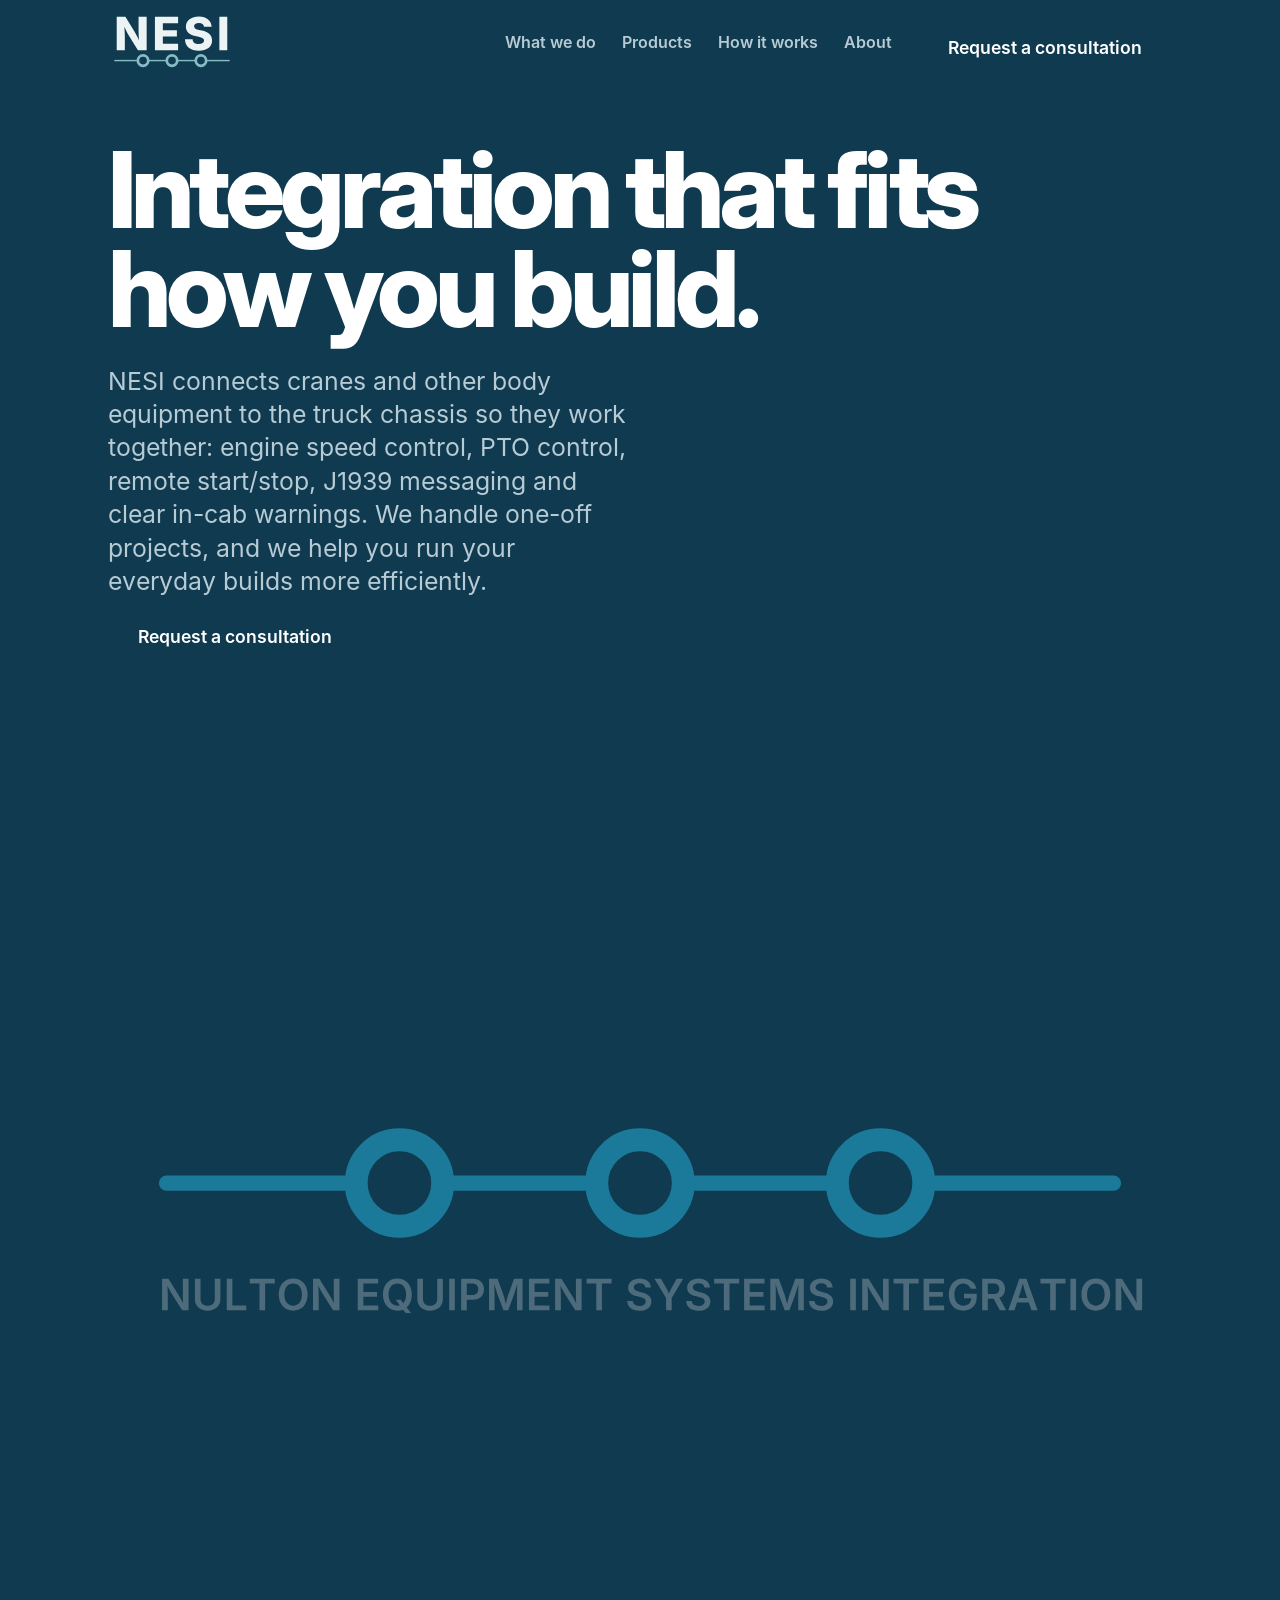
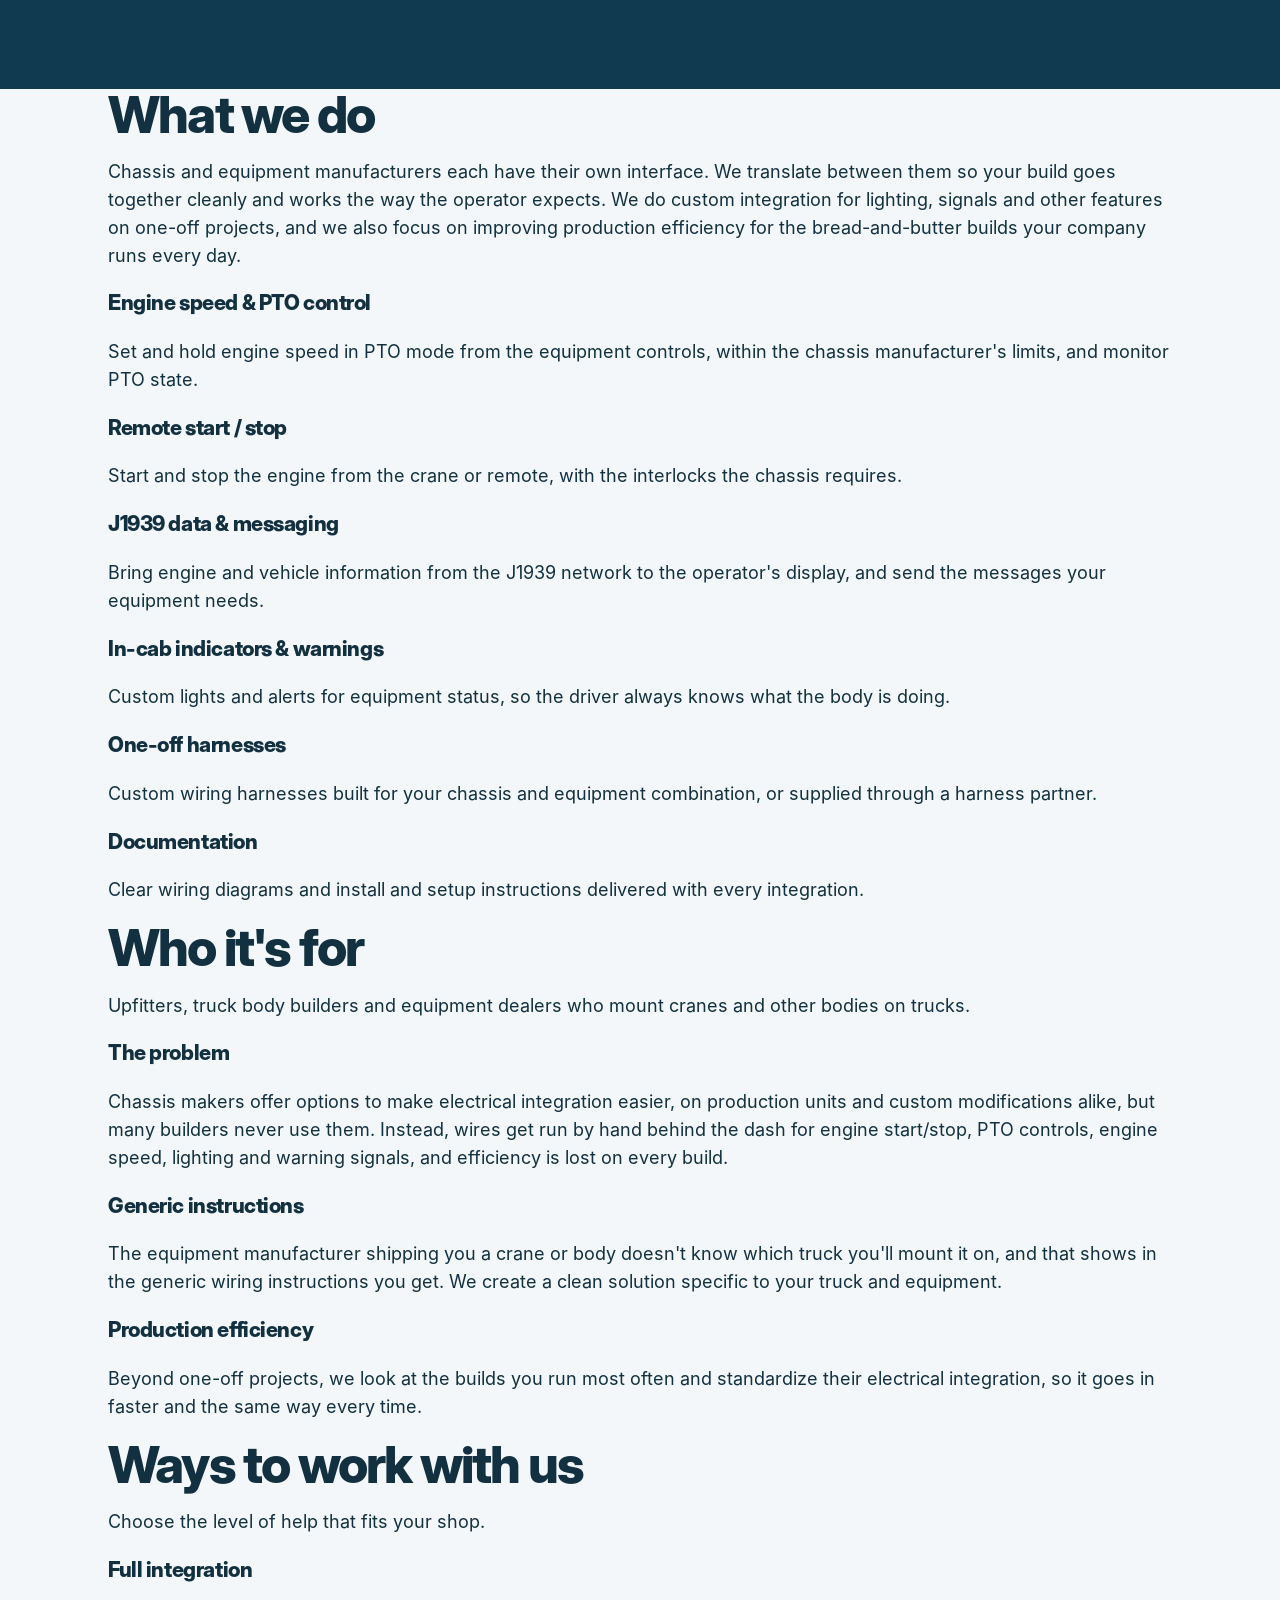
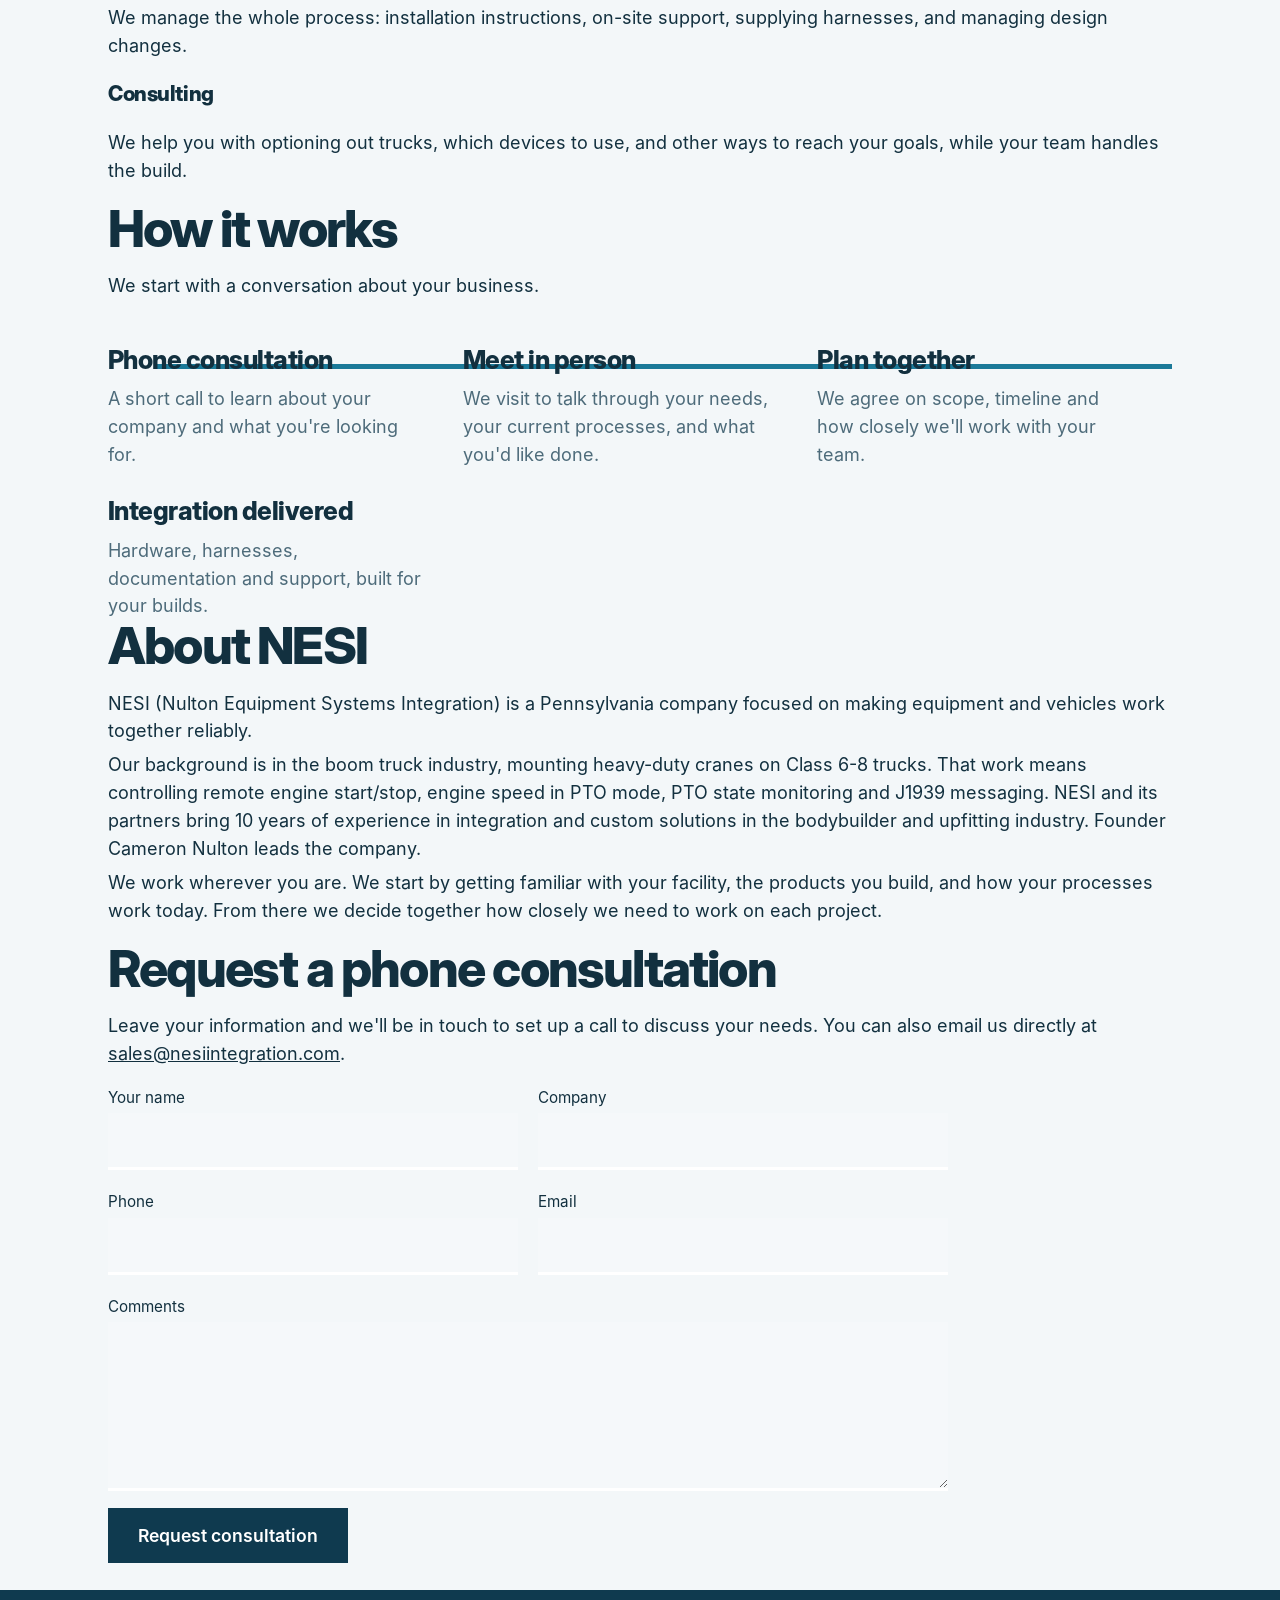
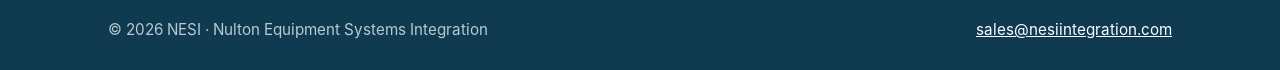
==== commit 26a7e1d3: "Refresh favicon: add .ico and apple-touch icon, bust cached yellow icon Co-Authored-By: Claude Sonne" ====
--- a/index.html
+++ b/index.html
@@ -3,53 +3,81 @@
 <head>
 <meta charset="utf-8">
 <meta name="viewport" content="width=device-width,initial-scale=1">
-<title>NESI | Electrical integration for truck bodies</title>
-<meta name="description" content="NESI handles the electrical on truck bodies for upfitters and body builders, from one-off custom jobs to the builds you repeat every week.">
-<meta name="theme-color" content="#0f3a4f">
-<link rel="icon" href="favicon.svg" type="image/svg+xml">
-<link rel="alternate icon" href="favicon.png" type="image/png">
-<link rel="preload" href="fonts/inter-display-800.woff" as="font" type="font/woff" crossorigin>
+<title>NESI | Equipment-to-Vehicle Integration for Upfitters</title>
+<meta name="description" content="NESI integrates cranes and body equipment with the truck chassis: engine speed control, remote start/stop, engine data readout and in-cab indicators, for upfitters and body builders.">
+<link rel="icon" href="favicon.svg?v=2" type="image/svg+xml">
+<link rel="icon" href="favicon.ico?v=2" sizes="any">
+<link rel="icon" href="favicon.png?v=2" type="image/png" sizes="64x64">
+<link rel="apple-touch-icon" href="apple-touch-icon.png?v=2">
 <link rel="stylesheet" href="style.css">
 </head>
 <body>
 <header><div class="wrap">
   <a class="brand" href="index.html"><img src="logo-compact-dark.svg" alt="NESI"></a>
-  <nav><a href="index.html#jobs">What we do</a><a href="products.html">Products</a><a href="index.html#start">How we start</a><a href="index.html#about">About</a><a class="cta" href="index.html#consult">Request a consultation</a></nav>
+  <nav><a href="index.html#what">What we do</a><a href="products.html">Products</a><a href="index.html#how">How it works</a><a href="index.html#about">About</a><a class="btn" href="index.html#consult">Request a consultation</a></nav>
 </div></header>
-<main>
+
+<main id="top">
 <div class="hero"><div class="wrap">
-  <h1>Your trucks, wired and ready.</h1>
-  <p>We handle the electrical on your truck bodies so your crew can get back to building.</p>
-</div><svg class="rings" viewBox="0 0 1200 320" preserveAspectRatio="xMidYMax slice" aria-hidden="true"><line class="ln" x1="0" y1="190" x2="1200" y2="190" stroke-width="6"/>
-<g fill="none" stroke-width="6"><circle class="r1" cx="160" cy="190" r="60"/><circle class="r2" cx="470" cy="190" r="110"/><circle class="r1" cx="760" cy="190" r="60"/><circle class="r2" cx="1010" cy="190" r="95"/><circle class="r1" cx="1180" cy="190" r="40"/></g>
-<g class="f"><circle cx="160" cy="190" r="48"/><circle cx="470" cy="190" r="98"/><circle cx="760" cy="190" r="48"/><circle cx="1010" cy="190" r="83"/><circle cx="1180" cy="190" r="28"/></g></svg></div>
+<div class="copy">
+  <h1>Integration that fits <span>how you build.</span></h1>
+  <p>NESI connects cranes and other body equipment to the truck chassis so they work together: engine speed control, PTO control, remote start/stop, J1939 messaging and clear in-cab warnings. We handle one-off projects, and we help you run your everyday builds more efficiently.</p>
+  <a class="btn" href="#consult">Request a consultation</a>
+</div>
+<picture class="mark"><source media="(prefers-color-scheme: dark)" srcset="logo-full-dark.svg"><img src="logo-full-light.svg" alt="NESI, Nulton Equipment Systems Integration"></picture>
+</div></div>
 
-<div class="blocks" id="jobs">
-  <div class="blk b1"><div class="in"><h2>One-off jobs</h2><p>Custom lighting, signals, and other features for a single truck. Tell us what the customer wants and we make it work.</p></div></div>
-  <div class="blk b2"><div class="in"><h2>The trucks you build every week</h2><p>Most of your work is the same few builds. We help you set a standard electrical package and make it fast to repeat.</p></div></div>
-</div>
-
-<section class="steps-sec" id="start"><div class="wrap">
-  <h2>How we start</h2>
-  <div class="steps">
-    <div class="step"><div class="ring-n">1</div><h3>Call</h3><p>A short phone call about what you do.</p></div>
-    <div class="step"><div class="ring-n">2</div><h3>Visit</h3><p>We meet in person and look at how you work now.</p></div>
-    <div class="step"><div class="ring-n">3</div><h3>Plan</h3><p>We agree on what to fix, then get to work.</p></div>
+<section id="what"><div class="wrap">
+  <h2>What we do</h2>
+  <p class="lead">Chassis and equipment manufacturers each have their own interface. We translate between them so your build goes together cleanly and works the way the operator expects. We do custom integration for lighting, signals and other features on one-off projects, and we also focus on improving production efficiency for the bread-and-butter builds your company runs every day.</p>
+  <div class="grid">
+    <div class="card"><h3>Engine speed &amp; PTO control</h3><p>Set and hold engine speed in PTO mode from the equipment controls, within the chassis manufacturer's limits, and monitor PTO state.</p></div>
+    <div class="card"><h3>Remote start / stop</h3><p>Start and stop the engine from the crane or remote, with the interlocks the chassis requires.</p></div>
+    <div class="card"><h3>J1939 data &amp; messaging</h3><p>Bring engine and vehicle information from the J1939 network to the operator's display, and send the messages your equipment needs.</p></div>
+    <div class="card"><h3>In-cab indicators &amp; warnings</h3><p>Custom lights and alerts for equipment status, so the driver always knows what the body is doing.</p></div>
+    <div class="card"><h3>One-off harnesses</h3><p>Custom wiring harnesses built for your chassis and equipment combination, or supplied through a harness partner.</p></div>
+    <div class="card"><h3>Documentation</h3><p>Clear wiring diagrams and install and setup instructions delivered with every integration.</p></div>
   </div>
 </div></section>
 
-<section class="about" id="about"><div class="wrap">
-  <div>
-    <h2>About NESI</h2>
-    <p>We're a Pennsylvania company with a background in boom trucks. We work wherever you are.</p>
-    <p>NESI and its partners bring 10 years of experience in integration and custom solutions in the bodybuilder and upfitting industry. Founder: Cameron Nulton.</p>
+<section id="who" class="alt"><div class="wrap">
+  <h2>Who it's for</h2>
+  <p class="lead">Upfitters, truck body builders and equipment dealers who mount cranes and other bodies on trucks.</p>
+  <div class="grid">
+    <div class="card"><h3>The problem</h3><p>Chassis makers offer options to make electrical integration easier, on production units and custom modifications alike, but many builders never use them. Instead, wires get run by hand behind the dash for engine start/stop, PTO controls, engine speed, lighting and warning signals, and efficiency is lost on every build.</p></div>
+    <div class="card"><h3>Generic instructions</h3><p>The equipment manufacturer shipping you a crane or body doesn't know which truck you'll mount it on, and that shows in the generic wiring instructions you get. We create a clean solution specific to your truck and equipment.</p></div>
+    <div class="card"><h3>Production efficiency</h3><p>Beyond one-off projects, we look at the builds you run most often and standardize their electrical integration, so it goes in faster and the same way every time.</p></div>
   </div>
-  <svg viewBox="0 0 480 300" aria-hidden="true"><line class="ln" x1="0" y1="150" x2="480" y2="150" stroke-width="6"/>
-<g fill="none" stroke-width="6"><circle class="r1" cx="70" cy="150" r="55"/><circle class="r2" cx="240" cy="150" r="100"/><circle class="r1" cx="420" cy="150" r="55"/></g>
-<g class="f"><circle cx="70" cy="150" r="43"/><circle cx="240" cy="150" r="88"/><circle cx="420" cy="150" r="43"/></g></svg>
 </div></section>
 
-<section class="consult" id="consult"><div class="wrap">
+<section id="work"><div class="wrap">
+  <h2>Ways to work with us</h2>
+  <p class="lead">Choose the level of help that fits your shop.</p>
+  <div class="grid">
+    <div class="card"><h3>Full integration</h3><p>We manage the whole process: installation instructions, on-site support, supplying harnesses, and managing design changes.</p></div>
+    <div class="card"><h3>Consulting</h3><p>We help you with optioning out trucks, which devices to use, and other ways to reach your goals, while your team handles the build.</p></div>
+  </div>
+</div></section>
+
+<section id="how" class="alt"><div class="wrap">
+  <h2>How it works</h2>
+  <p class="lead">We start with a conversation about your business.</p>
+  <div class="steps">
+    <div class="step"><h3>Phone consultation</h3><p>A short call to learn about your company and what you're looking for.</p></div>
+    <div class="step"><h3>Meet in person</h3><p>We visit to talk through your needs, your current processes, and what you'd like done.</p></div>
+    <div class="step"><h3>Plan together</h3><p>We agree on scope, timeline and how closely we'll work with your team.</p></div>
+    <div class="step"><h3>Integration delivered</h3><p>Hardware, harnesses, documentation and support, built for your builds.</p></div>
+  </div>
+</div></section>
+
+<section id="about"><div class="wrap">
+  <h2>About NESI</h2>
+  <p class="lead">NESI (Nulton Equipment Systems Integration) is a Pennsylvania company focused on making equipment and vehicles work together reliably.</p>
+  <p class="lead" style="margin-top:-12px">Our background is in the boom truck industry, mounting heavy-duty cranes on Class 6-8 trucks. That work means controlling remote engine start/stop, engine speed in PTO mode, PTO state monitoring and J1939 messaging. NESI and its partners bring 10 years of experience in integration and custom solutions in the bodybuilder and upfitting industry. Founder Cameron Nulton leads the company.</p>
+  <p class="lead" style="margin-top:-12px">We work wherever you are. We start by getting familiar with your facility, the products you build, and how your processes work today. From there we decide together how closely we need to work on each project.</p>
+</div></section>
+
+<section id="consult"><div class="wrap">
   <h2>Request a phone consultation</h2>
   <p class="lead">Leave your information and we'll be in touch to set up a call to discuss your needs. You can also email us directly at <a href="mailto:sales@nesiintegration.com">sales@nesiintegration.com</a>.</p>
   <form id="consult-form" method="POST" action="https://script.google.com/macros/s/AKfycbyr58Li2HH2JlCyaUwJe6knMhMjsI-Po2ns_gq2a8ZhJvhEc3hi76paQoBpvxB0a2ce/exec">
@@ -62,12 +90,13 @@
       <div><label for="phone">Phone</label><input id="phone" name="phone" type="tel" required></div>
       <div><label for="email">Email</label><input id="email" name="email" type="email" required></div>
     </div>
-    <div class="row" style="grid-template-columns:1fr"><div><label for="details">Comments</label><textarea id="details" name="details" rows="5"></textarea></div></div>
-    <button class="btn" type="submit">Request consultation</button>
-    <p id="form-msg" role="status"></p>
+    <div><label for="details">Comments</label><textarea id="details" name="details" rows="5"></textarea></div>
+    <div><button class="btn" type="submit">Request consultation</button></div>
+    <p id="form-msg" role="status" style="margin:0;color:var(--accent)"></p>
   </form>
 </div></section>
 </main>
+
 <footer><div class="wrap">
   <span>&copy; <span id="y">2026</span> NESI &middot; Nulton Equipment Systems Integration</span>
   <span><a href="mailto:sales@nesiintegration.com">sales@nesiintegration.com</a></span>
@@ -76,10 +105,10 @@
 document.getElementById('y').textContent=new Date().getFullYear();
 var f=document.getElementById('consult-form'),m=document.getElementById('form-msg');
 f.addEventListener('submit',function(e){
-  e.preventDefault();m.style.color='';m.textContent='Sending...';
+  e.preventDefault();m.style.color='var(--mute)';m.textContent='Sending...';
   fetch(f.action,{method:'POST',mode:'no-cors',body:new URLSearchParams(new FormData(f))})
-  .then(function(){f.reset();m.textContent="Thanks, we received your request. We'll be in touch soon to set up a call.";})
-  .catch(function(){m.style.color='var(--msg)';m.textContent='Something went wrong. Please email us directly at sales@nesiintegration.com.';});
+  .then(function(){f.reset();m.style.color='var(--accent)';m.textContent='Thanks, we received your request. We'll be in touch soon to set up a call.';})
+  .catch(function(){m.style.color='var(--err)';m.textContent='Something went wrong. Please email us directly at sales@nesiintegration.com.';});
 });
 </script>
 </body>
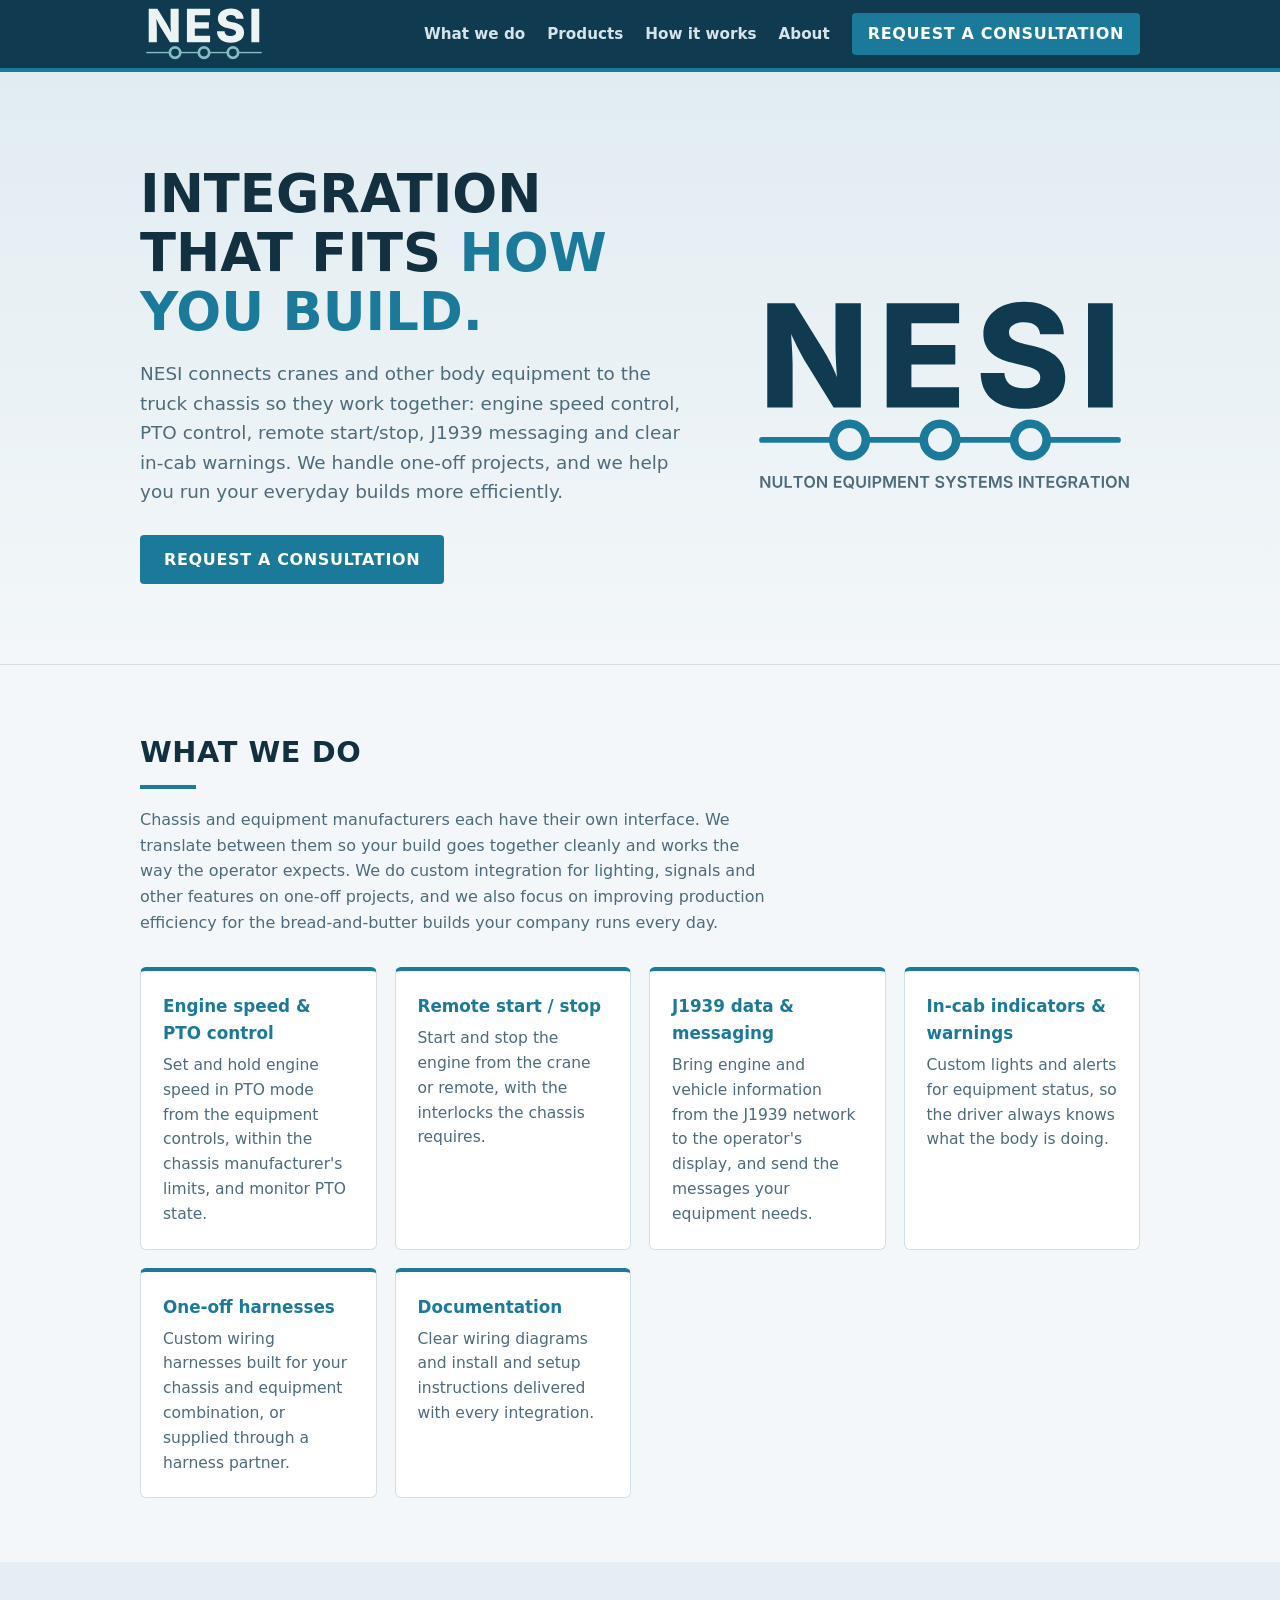
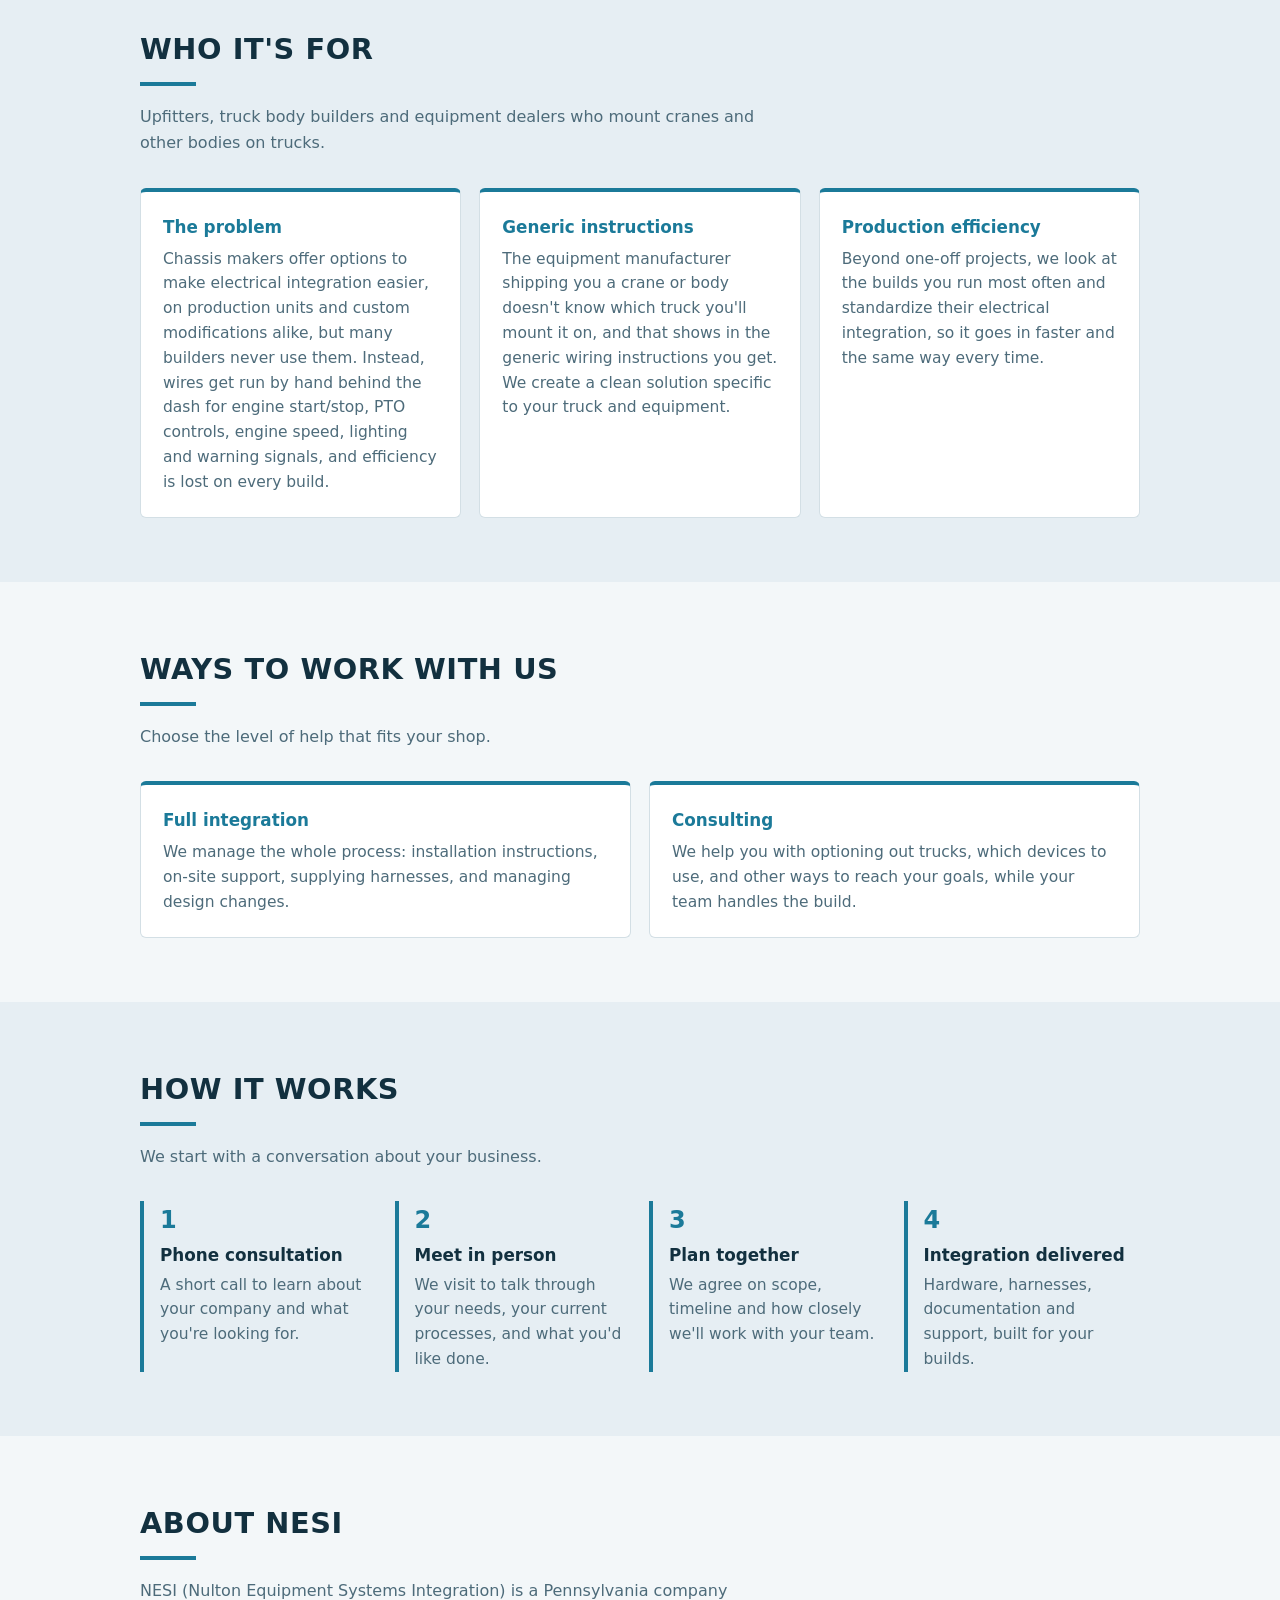
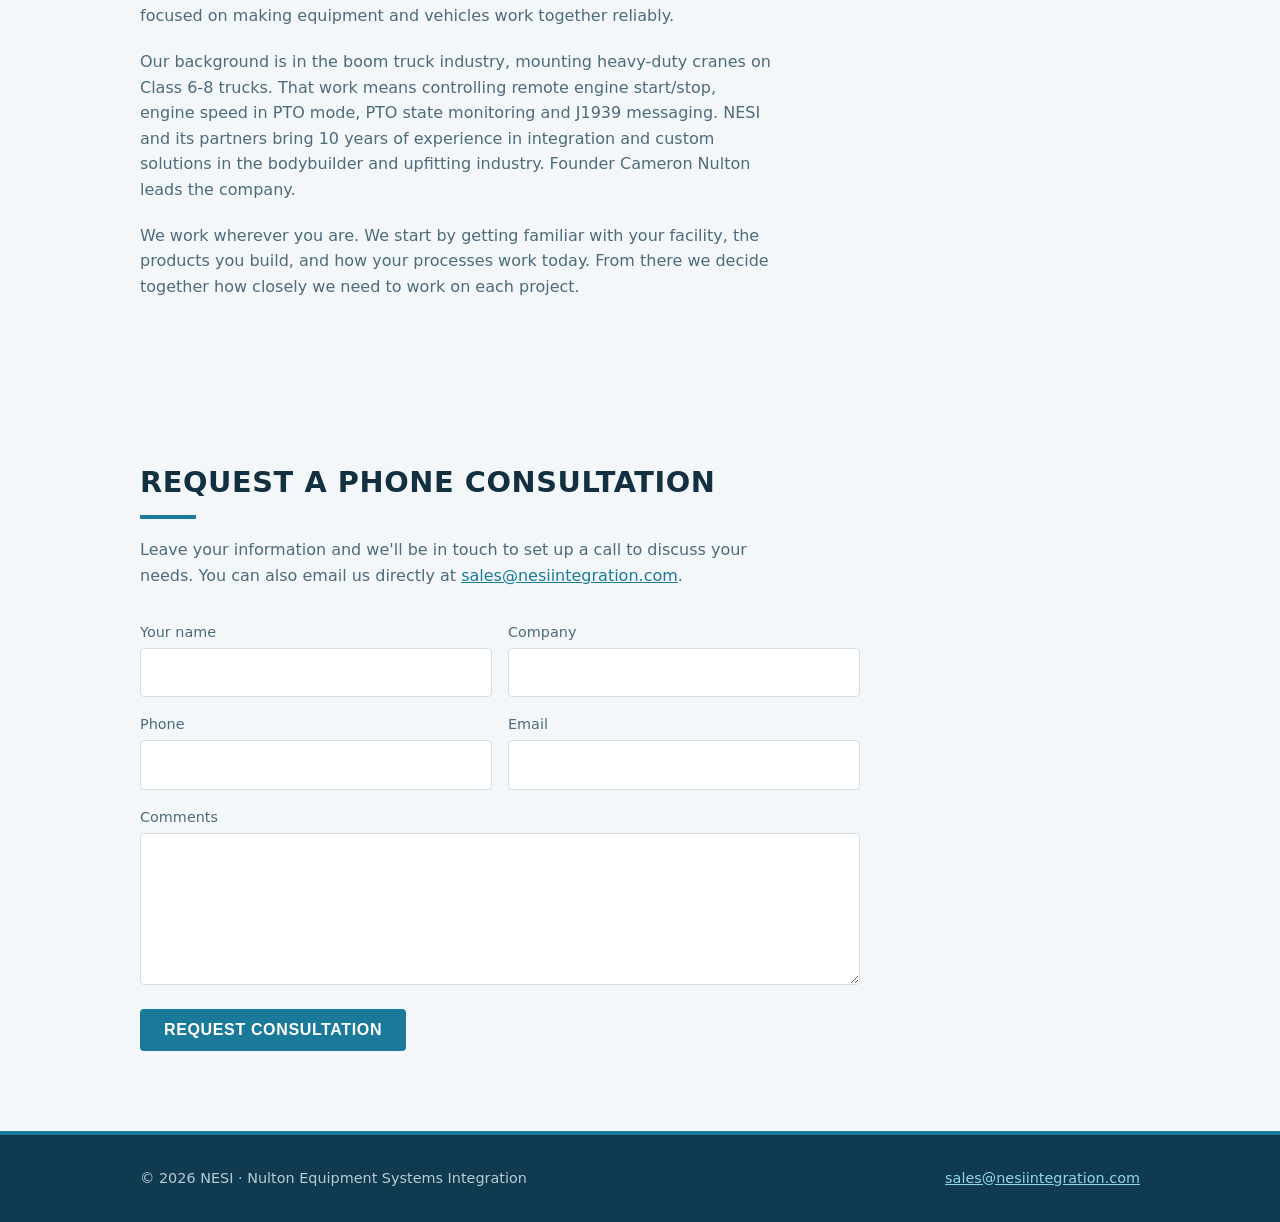
==== commit d523e16e: "Add README, section comments, Apps Script reference copy; remove unused form CSS No visual or behavi" ====
--- a/index.html
+++ b/index.html
@@ -1,10 +1,18 @@
 <!DOCTYPE html>
+<!--
+  NESI home page. Plain HTML/CSS, no build step. See README.md for hosting,
+  DNS, and how the consultation form delivers email.
+  Page order: header > hero > What we do > Who it's for > Ways to work > How it
+  works > About > Request a consultation (form) > footer.
+-->
 <html lang="en">
 <head>
 <meta charset="utf-8">
 <meta name="viewport" content="width=device-width,initial-scale=1">
 <title>NESI | Equipment-to-Vehicle Integration for Upfitters</title>
 <meta name="description" content="NESI integrates cranes and body equipment with the truck chassis: engine speed control, remote start/stop, engine data readout and in-cab indicators, for upfitters and body builders.">
+<!-- Tab icons. The ?v=2 suffix forces browsers to drop a cached old icon;
+     bump it (v=3, ...) whenever the icon files change. -->
 <link rel="icon" href="favicon.svg?v=2" type="image/svg+xml">
 <link rel="icon" href="favicon.ico?v=2" sizes="any">
 <link rel="icon" href="favicon.png?v=2" type="image/png" sizes="64x64">
@@ -12,12 +20,15 @@
 <link rel="stylesheet" href="style.css">
 </head>
 <body>
+<!-- Site header: logo + navigation. Same markup on products.html. -->
 <header><div class="wrap">
   <a class="brand" href="index.html"><img src="logo-compact-dark.svg" alt="NESI"></a>
   <nav><a href="index.html#what">What we do</a><a href="products.html">Products</a><a href="index.html#how">How it works</a><a href="index.html#about">About</a><a class="btn" href="index.html#consult">Request a consultation</a></nav>
 </div></header>
 
 <main id="top">
+<!-- Hero: headline, intro, button. The logo swaps for a light-on-dark version
+     in dark mode using <picture>. -->
 <div class="hero"><div class="wrap">
 <div class="copy">
   <h1>Integration that fits <span>how you build.</span></h1>
@@ -27,6 +38,8 @@
 <picture class="mark"><source media="(prefers-color-scheme: dark)" srcset="logo-full-dark.svg"><img src="logo-full-light.svg" alt="NESI, Nulton Equipment Systems Integration"></picture>
 </div></div>
 
+<!-- What we do: service cards. Edit text inside each .card; add or remove
+     cards freely, the grid reflows by itself. -->
 <section id="what"><div class="wrap">
   <h2>What we do</h2>
   <p class="lead">Chassis and equipment manufacturers each have their own interface. We translate between them so your build goes together cleanly and works the way the operator expects. We do custom integration for lighting, signals and other features on one-off projects, and we also focus on improving production efficiency for the bread-and-butter builds your company runs every day.</p>
@@ -40,6 +53,7 @@
   </div>
 </div></section>
 
+<!-- Who it's for: the problem we solve -->
 <section id="who" class="alt"><div class="wrap">
   <h2>Who it's for</h2>
   <p class="lead">Upfitters, truck body builders and equipment dealers who mount cranes and other bodies on trucks.</p>
@@ -50,6 +64,7 @@
   </div>
 </div></section>
 
+<!-- Ways to work with us -->
 <section id="work"><div class="wrap">
   <h2>Ways to work with us</h2>
   <p class="lead">Choose the level of help that fits your shop.</p>
@@ -59,6 +74,7 @@
   </div>
 </div></section>
 
+<!-- How it works: steps are numbered automatically by CSS -->
 <section id="how" class="alt"><div class="wrap">
   <h2>How it works</h2>
   <p class="lead">We start with a conversation about your business.</p>
@@ -70,6 +86,7 @@
   </div>
 </div></section>
 
+<!-- About -->
 <section id="about"><div class="wrap">
   <h2>About NESI</h2>
   <p class="lead">NESI (Nulton Equipment Systems Integration) is a Pennsylvania company focused on making equipment and vehicles work together reliably.</p>
@@ -77,10 +94,17 @@
   <p class="lead" style="margin-top:-12px">We work wherever you are. We start by getting familiar with your facility, the products you build, and how your processes work today. From there we decide together how closely we need to work on each project.</p>
 </div></section>
 
+<!-- Consultation request form.
+     Submissions go to a Google Apps Script web app (see apps-script/Code.gs and
+     README.md), which emails them to the owner. The form action URL below is the
+     script's deployment URL; it changes if the script is redeployed as a NEW
+     deployment, and must be updated here when that happens. -->
 <section id="consult"><div class="wrap">
   <h2>Request a phone consultation</h2>
   <p class="lead">Leave your information and we'll be in touch to set up a call to discuss your needs. You can also email us directly at <a href="mailto:sales@nesiintegration.com">sales@nesiintegration.com</a>.</p>
   <form id="consult-form" method="POST" action="https://script.google.com/macros/s/AKfycbyr58Li2HH2JlCyaUwJe6knMhMjsI-Po2ns_gq2a8ZhJvhEc3hi76paQoBpvxB0a2ce/exec">
+    <!-- Hidden spam trap: real visitors never see or fill this; the script ignores
+         submissions where it has a value. Keep name="_gotcha". -->
     <p class="hp" aria-hidden="true"><label>Leave blank <input name="_gotcha" tabindex="-1" autocomplete="off"></label></p>
     <div class="row">
       <div><label for="name">Your name</label><input id="name" name="name" type="text" required></div>
@@ -102,7 +126,11 @@
   <span><a href="mailto:sales@nesiintegration.com">sales@nesiintegration.com</a></span>
 </div></footer>
 <script>
+// Footer year updates itself.
 document.getElementById('y').textContent=new Date().getFullYear();
+// Form submit: send the fields to the Apps Script without leaving the page.
+// mode:'no-cors' means the browser can't read the script's reply, so success is
+// assumed once the request is sent; only a network failure shows the error text.
 var f=document.getElementById('consult-form'),m=document.getElementById('form-msg');
 f.addEventListener('submit',function(e){
   e.preventDefault();m.style.color='var(--mute)';m.textContent='Sending...';
--- a/style.css
+++ b/style.css
@@ -1,109 +1,99 @@
-@font-face{font-family:"Inter";font-weight:400;font-display:swap;src:url(fonts/inter-400.woff) format("woff")}
-@font-face{font-family:"Inter";font-weight:600;font-display:swap;src:url(fonts/inter-600.woff) format("woff")}
-@font-face{font-family:"Inter Display";font-weight:800;font-display:swap;src:url(fonts/inter-display-800.woff) format("woff")}
+/* ==========================================================================
+   NESI site stylesheet (shared by index.html and products.html)
+
+   Colors live in the CSS variables below. To retheme the site, change the
+   values here; nothing else in this file hard-codes a color.
+   The light theme ("Glacier") is the default. The dark theme ("Fjord")
+   switches on automatically from the visitor's device setting
+   (prefers-color-scheme), so there is no toggle button.
+   ========================================================================== */
+
+/* --- Theme variables ------------------------------------------------------ */
 :root{
   color-scheme:light dark;
-  /* Light: Glacier */
-  --bg:#f3f7f9;--bg2:#e1ebf0;--card:#ffffff;
-  --ink:#12303f;--mute:#4d6b7a;--line:#d3dfe5;
-  --deep:#0f3a4f;--deep-ink:#ffffff;--deep-mute:#b7cbd5;
-  --ring:#3a8fae;--ring2:#d5e4eb;
-  --blk:#1b7a99;--blk-ink:#ffffff;--blk-mute:#e3f1f6;
-  --btn:#0f3a4f;--btn-ink:#ffffff;--fld:rgba(255,255,255,.16);
-  --err:#b42318;--msg:#12303f;
+  /* Light theme: Glacier */
+  --bg:#f3f7f9;--bg2:#e6eef3;--card:#ffffff;--card-alt:#ffffff;
+  --ink:#12303f;--mute:#4d6b7a;--accent:#1b7a99;--line:#d3dfe5;
+  --hdr:#0f3a4f;--nav:#d5e4eb;--nav-accent:#8fd6ec;--foot-ink:#b7cbd5;
+  --btn-ink:#ffffff;--hero-top:#e1ecf1;--input:#ffffff;--err:#b42318;
+  --shadow:rgba(15,58,79,.25);
 }
 @media (prefers-color-scheme:dark){
   :root{
-    /* Dark: Fjord */
-    --bg:#0f202a;--bg2:#17303c;--card:#142a35;
-    --ink:#ecf3f4;--mute:#a3bcc2;--line:#2a4a58;
-    --deep:#0a1820;--deep-ink:#ecf3f4;--deep-mute:#a3bcc2;
-    --ring:#3f6f7c;--ring2:#c9d6de;
-    --blk:#86bcc4;--blk-ink:#06141b;--blk-mute:#0f2f3a;
-    --btn:#0a1820;--btn-ink:#ecf3f4;--fld:rgba(6,20,27,.14);
-    --err:#f87171;--msg:#06141b;
+    /* Dark theme: Fjord */
+    --bg:#0f202a;--bg2:#142a35;--card:#17303c;--card-alt:#0f202a;
+    --ink:#ecf3f4;--mute:#a3bcc2;--accent:#86bcc4;--line:#2a4a58;
+    --hdr:#0a1820;--nav:#c9d6de;--nav-accent:#86bcc4;--foot-ink:#a3bcc2;
+    --btn-ink:#06141b;--hero-top:#17303c;--input:#0a1820;--err:#f87171;
+    --shadow:rgba(0,0,0,.5);
   }
 }
+/* --- Base ----------------------------------------------------------------- */
 *{box-sizing:border-box}
 html{scroll-behavior:smooth}
-body{margin:0;font:400 1.125rem/1.55 Inter,system-ui,-apple-system,"Segoe UI",Roboto,Helvetica,Arial,sans-serif;background:var(--bg);color:var(--ink);min-height:100vh;display:flex;flex-direction:column}
-main{flex:1}
-a{color:inherit}
-.wrap{max-width:1120px;margin:0 auto;padding:0 28px}
-h1,h2,h3{font-family:"Inter Display",Inter,system-ui,sans-serif;font-weight:800;margin:0}
-h2{font-size:clamp(2rem,4.6vw,3.2rem);line-height:1;letter-spacing:-.035em;margin-bottom:18px}
-h3{letter-spacing:-.02em}
-
-/* header + hero */
-header{position:sticky;top:0;z-index:10;background:var(--deep);color:var(--deep-ink)}
-header .wrap{display:flex;align-items:center;justify-content:space-between;min-height:84px}
+body{margin:0;font-family:system-ui,-apple-system,"Segoe UI",Roboto,Helvetica,Arial,sans-serif;background:var(--bg);color:var(--ink);line-height:1.6}
+a{color:var(--accent)}
+/* .wrap centers content at a readable width; used inside every section */
+.wrap{max-width:1040px;margin:0 auto;padding:0 20px}
+/* --- Header and navigation (sticky; the dark logo works on both themes) --- */
+header{position:sticky;top:0;background:var(--hdr);border-bottom:4px solid var(--accent);z-index:10}
+header .wrap{display:flex;align-items:center;justify-content:space-between;min-height:68px}
 .brand{display:flex;align-items:center;text-decoration:none}
 .brand img{height:54px;width:auto;display:block}
-header nav{display:flex;align-items:center;gap:26px}
-header nav a{color:var(--deep-mute);text-decoration:none;font-weight:600;font-size:1rem}
-header nav a:hover,header nav a.on{color:var(--deep-ink)}
-header nav a.cta{color:var(--deep-ink);border:2px solid var(--deep-ink);padding:9px 16px}
-header nav a.cta:hover{background:var(--deep-ink);color:var(--deep)}
-.hero{background:var(--deep);color:var(--deep-ink);position:relative;overflow:hidden;padding:56px 0 330px}
-.hero h1{font-size:clamp(2.8rem,9.4vw,6.6rem);line-height:.94;letter-spacing:-.045em;max-width:9.5em;position:relative;z-index:2}
-.hero p{font-size:clamp(1.15rem,2.2vw,1.55rem);line-height:1.35;color:var(--deep-mute);max-width:21em;margin:26px 0 0;position:relative;z-index:2}
-.rings{position:absolute;left:0;bottom:-30px;width:100%;height:300px;z-index:1}
-.rings .ln{stroke:var(--ring)}.rings .r1{stroke:var(--ring)}.rings .r2{stroke:var(--ring2)}.rings .f{fill:var(--deep)}
-
-/* blocks */
-.blocks{display:grid;grid-template-columns:1fr 1fr}
-.blk{padding:84px 0}
-.blk .in{padding:0 56px;max-width:560px}
-.blk h2{margin-bottom:18px}
-.blk p{margin:0;font-size:1.3rem;line-height:1.45}
-.b1{background:var(--blk);color:var(--blk-ink)}.b1 .in{margin-left:auto}
-.b2{background:var(--bg2);color:var(--ink)}
-
-/* steps */
-.steps-sec{background:var(--card);padding:92px 0}
-.steps-sec h2{margin-bottom:56px}
-.steps{display:grid;grid-template-columns:repeat(3,1fr);position:relative}
-.steps:before{content:"";position:absolute;left:46px;right:0;top:46px;height:5px;background:var(--blk)}
-.step{position:relative;padding-right:40px}
-.ring-n{width:92px;height:92px;border-radius:50%;border:5px solid var(--blk);background:var(--card);display:grid;place-items:center;font:800 2.3rem "Inter Display",Inter,sans-serif;position:relative;z-index:1}
-.step h3{font-size:1.6rem;margin:22px 0 6px}
-.step p{margin:0;color:var(--mute)}
-
-/* about */
-.about{background:var(--deep);color:var(--deep-ink);padding:92px 0}
-.about .wrap{display:grid;grid-template-columns:1.1fr 1fr;gap:70px;align-items:center}
-.about p{color:var(--deep-mute);margin:0 0 16px;max-width:28em}
-.about svg{width:100%;height:auto}
-.about .ln{stroke:var(--ring)}.about .r1{stroke:var(--ring)}.about .r2{stroke:var(--ring2)}.about .f{fill:var(--deep)}
-
-/* form */
-.consult{background:var(--blk);color:var(--blk-ink);padding:92px 0}
-.consult .lead{margin:0 0 34px;max-width:32em;font-size:1.2rem}
-form{max-width:840px}
-.row{display:grid;gap:20px;grid-template-columns:1fr 1fr;margin-bottom:20px}
-label{display:block;font-size:.95rem;margin-bottom:4px}
-input[type=text],input[type=email],input[type=tel],textarea{width:100%;padding:13px 12px;border:0;border-bottom:3px solid var(--blk-ink);border-radius:0;background:var(--fld);color:inherit;font:inherit}
-input:focus,textarea:focus{outline:3px solid var(--btn);outline-offset:2px}
-.btn{display:inline-block;margin-top:10px;background:var(--btn);color:var(--btn-ink);font:600 1.1rem Inter,system-ui,sans-serif;padding:17px 30px;border:0;cursor:pointer;text-decoration:none}
-.btn:hover{filter:brightness(1.15)}
+nav{display:flex;align-items:center;gap:22px}
+nav a{color:var(--nav);text-decoration:none;font-size:.95rem;font-weight:600}
+nav a:hover,nav a.on{color:var(--nav-accent)}
+nav a.btn{color:var(--btn-ink);padding:8px 16px}
+nav a.btn:hover{color:var(--btn-ink)}
+/* --- Buttons --------------------------------------------------------------- */
+.btn{display:inline-block;background:var(--accent);color:var(--btn-ink);font-weight:800;padding:12px 24px;border-radius:4px;text-decoration:none;border:0;cursor:pointer;font-size:1rem;text-transform:uppercase;letter-spacing:.04em}
+.btn:hover{filter:brightness(1.08)}
+/* --- Hero (top banner) ------------------------------------------------------ */
+.hero{padding:92px 0 80px;background:linear-gradient(180deg,var(--hero-top),var(--bg));border-bottom:1px solid var(--line)}
+.hero h1{font-size:clamp(2rem,5vw,3.3rem);line-height:1.12;margin:0 0 18px;max-width:18ch;text-transform:uppercase}
+.hero h1 span{color:var(--accent)}
+.hero p{font-size:1.15rem;color:var(--mute);max-width:60ch;margin:0 0 28px}
+/* --- Content sections ------------------------------------------------------- */
+/* section.alt gives alternating sections a slightly different background */
+section{padding:64px 0}
+section.alt{background:var(--bg2)}
+h2{font-size:1.8rem;margin:0 0 8px;text-transform:uppercase;letter-spacing:.02em}
+h2::after{content:"";display:block;width:56px;height:4px;background:var(--accent);margin-top:10px}
+.lead{color:var(--mute);max-width:62ch;margin:18px 0 32px}
+/* .grid + .card: responsive card layout, wraps to fewer columns on small screens */
+.grid{display:grid;gap:18px;grid-template-columns:repeat(auto-fit,minmax(230px,1fr))}
+.card{background:var(--card);border:1px solid var(--line);border-top:4px solid var(--accent);border-radius:6px;padding:22px}
+section.alt .card{background:var(--card-alt)}
+.card h3{margin:0 0 6px;font-size:1.05rem;color:var(--accent)}
+.card p{margin:0;color:var(--mute);font-size:.97rem}
+/* .steps + .step: numbered list; the numbers come from the CSS counter, not the HTML */
+.steps{counter-reset:s;display:grid;gap:18px;grid-template-columns:repeat(auto-fit,minmax(220px,1fr))}
+.step{counter-increment:s;border-left:4px solid var(--accent);padding-left:16px}
+.step::before{content:counter(s);color:var(--accent);font-weight:900;font-size:1.5rem}
+.step h3{margin:2px 0 4px;font-size:1.05rem}
+.step p{margin:0;color:var(--mute);font-size:.97rem}
+/* --- Products page "coming soon" panel --------------------------------------- */
+.soon{text-align:center;padding:72px 20px;border:2px dashed var(--line);border-radius:8px;max-width:720px;margin:0 auto}
+.soon .tag{display:inline-block;background:var(--accent);color:var(--btn-ink);font-weight:900;text-transform:uppercase;letter-spacing:.08em;padding:6px 14px;border-radius:3px;margin-bottom:18px}
+.soon h2::after{margin-left:auto;margin-right:auto}
+.soon p{color:var(--mute);max-width:46ch;margin:16px auto 24px}
+/* --- Consultation form ------------------------------------------------------- */
+form{display:grid;gap:16px;max-width:720px}
+.row{display:grid;gap:16px;grid-template-columns:1fr 1fr}
+/* Mobile: single-column form, nav links collapse to just the consultation button */
+@media(max-width:700px){.row{grid-template-columns:1fr}nav a:not(.btn){display:none}.brand img{height:36px}}
+label{display:block;font-size:.9rem;color:var(--mute);margin-bottom:4px}
+input[type=text],input[type=email],input[type=tel],textarea{width:100%;padding:11px 12px;border-radius:4px;border:1px solid var(--line);background:var(--input);color:var(--ink);font:inherit}
+input:focus,textarea:focus{outline:2px solid var(--accent);border-color:transparent}
+/* .hp is the hidden spam trap field ("_gotcha"): invisible to people, filled in by bots */
 .hp{position:absolute;left:-9999px}
-#form-msg{margin:16px 0 0;min-height:1.5em}
-
-/* products page */
-.soon{padding:90px 0 120px;max-width:720px}
-.soon .tag{display:inline-block;background:var(--blk);color:var(--blk-ink);font-weight:600;padding:6px 14px;margin-bottom:22px}
-.soon p{color:var(--mute);max-width:34em;margin:0 0 28px;font-size:1.3rem}
-.soon .btn{background:var(--deep);color:var(--deep-ink)}
-
-footer{background:var(--deep);color:var(--deep-mute);padding:28px 0;font-size:.95rem}
-footer a{color:var(--deep-ink)}
+/* --- Footer ------------------------------------------------------------------- */
+footer{border-top:4px solid var(--accent);background:var(--hdr);padding:32px 0;color:var(--foot-ink);font-size:.9rem}
+footer a{color:var(--nav-accent)}
 footer .wrap{display:flex;flex-wrap:wrap;gap:12px;justify-content:space-between}
-
-@media(max-width:820px){
-  .blocks{grid-template-columns:1fr}.blk{padding:60px 0}.blk .in{padding:0 28px;margin:0;max-width:none}
-  .steps{grid-template-columns:1fr;gap:34px}.steps:before{display:none}
-  .about .wrap{grid-template-columns:1fr}.about svg{display:none}
-  .row{grid-template-columns:1fr}
-  header nav a:not(.cta){display:none}.brand img{height:42px}
-  .hero{padding-bottom:240px}.rings{height:220px}
-}
+/* --- Home page hero: text on the left, full logo on the right (hidden on mobile) --- */
+.hero .wrap{display:flex;align-items:center;gap:48px}
+.hero .copy{flex:1}
+.hero .mark{display:block;width:400px;max-width:42%}
+.hero .mark img{display:block;width:100%;height:auto}
+@media(max-width:800px){.hero .mark{display:none}}
